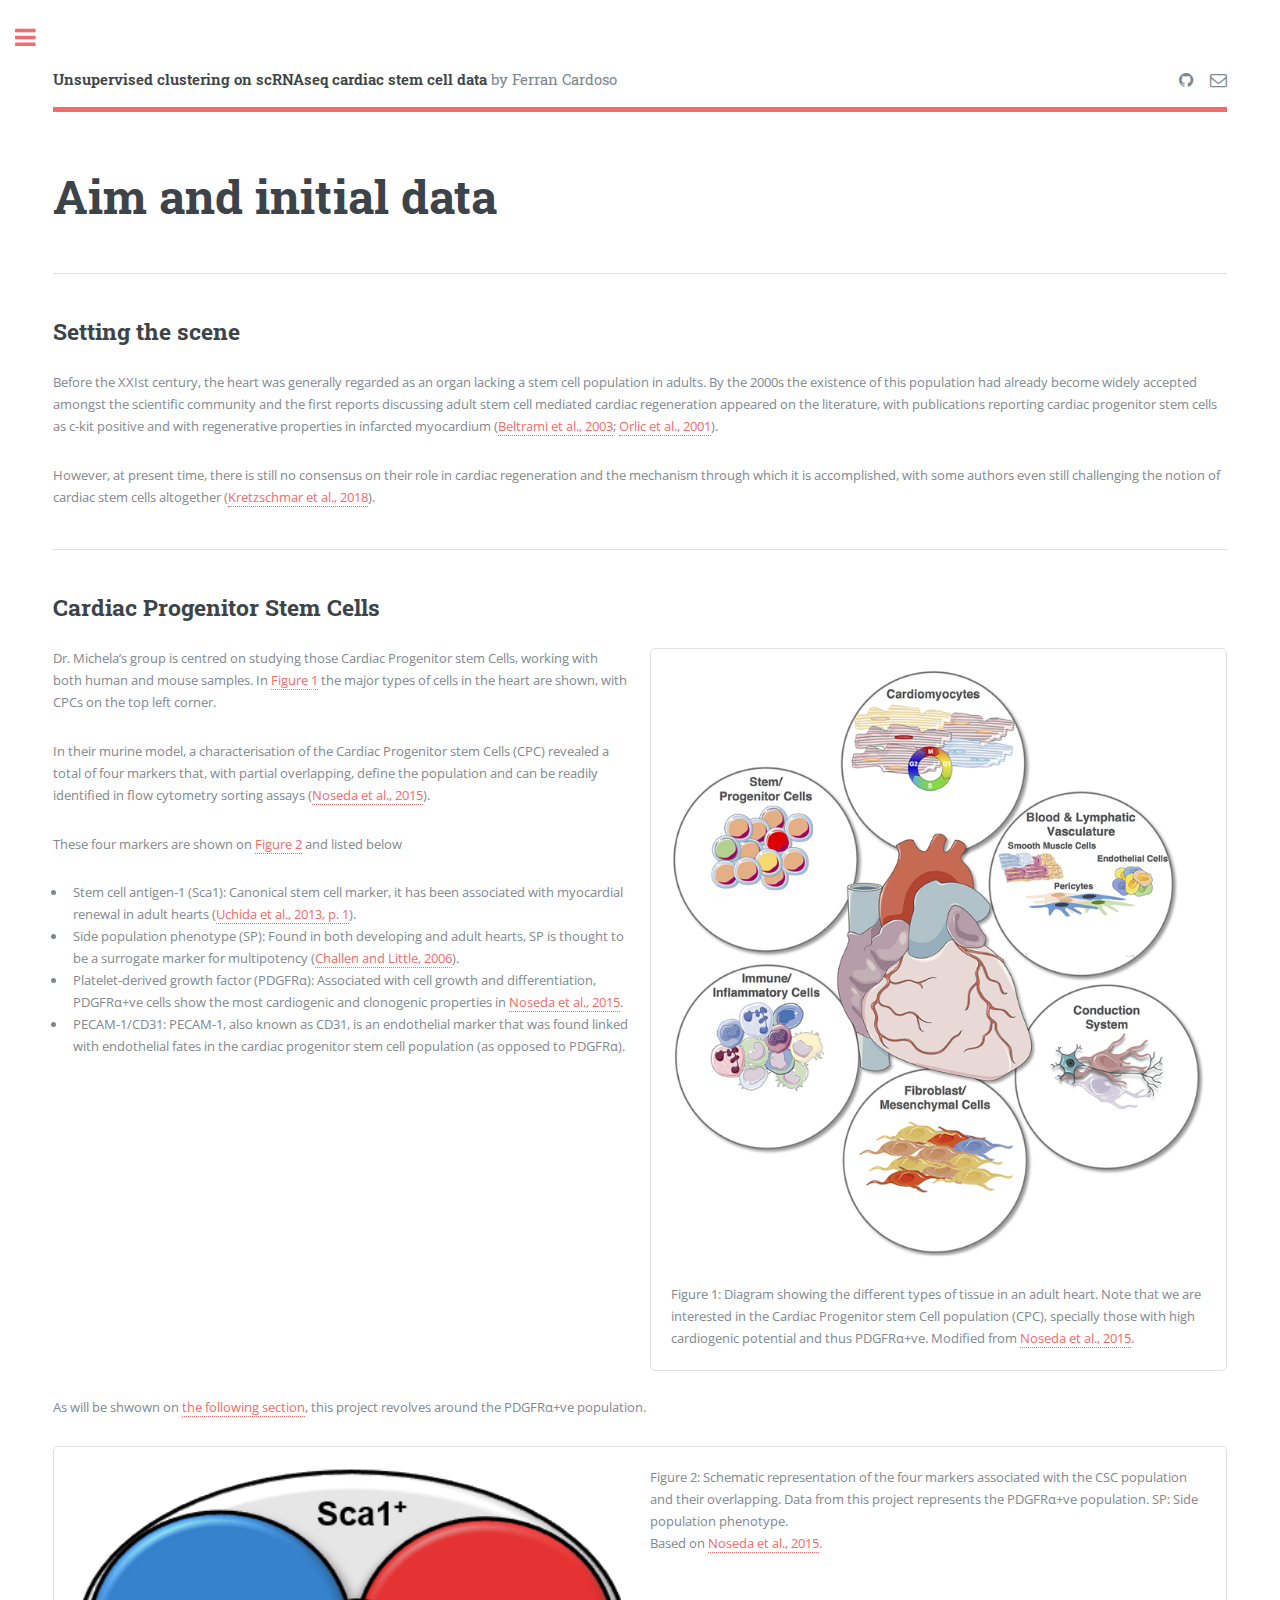
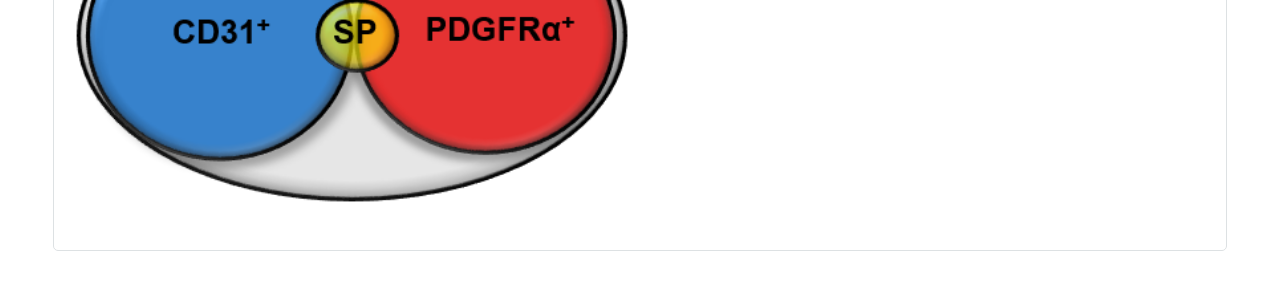
==== aim.html @ 40a41ca9 "Progress so far" ====
<!DOCTYPE HTML>

<html>
	<head>
		<title>MScProject2 - Ferran Cardoso</title>
		<meta charset="utf-8" />
		<meta name="viewport" content="width=device-width, initial-scale=1, user-scalable=no" />
		<link rel="stylesheet" href="assets/css/main.css" />
	</head>
	<body class="is-preload">

		<!-- Wrapper -->
			<div id="wrapper">

				<!-- Main -->
					<div id="main">
						<div class="inner">

							<!-- Header -->
								<header id="header">
									<a href="index.html" class="logo"><strong>Unsupervised clustering on scRNAseq cardiac stem cell data</strong> by Ferran Cardoso</a>
									<ul class="icons">
										<li><a href="https://github.com/FerranC96/MSc-Project_2" class="icon fa-github"><span class="label">Github</span></a></li>
										<li><a href="mailto:ferran.cardoso-rodriguez18@imperial.ac.uk" class="icon fa-envelope-o"><span class="label">Email</span></a></li>
									</ul>
								</header>

							<!-- Content -->
							<section>
									<header class="main">
										<h1>Aim and initial data</h1>
									</header>

									<hr class="major" />

									<h2>Setting the scene</h2>
									<p>Before the XXIst century, the heart was generally regarded as an organ lacking a stem cell population in adults. By the 2000s the existence of this population had already become widely accepted amongst the scientific community and the first reports discussing adult stem cell mediated cardiac regeneration appeared on the literature, with publications reporting cardiac progenitor stem cells as c-kit positive and with regenerative properties in infarcted myocardium (<a href="#">Beltrami et al., 2003</a>; <a href="#">Orlic et al., 2001</a>).</p>
									<p>However, at present time, there is still no consensus on their role in cardiac regeneration and the mechanism through which it is accomplished, with some authors even still challenging the notion of cardiac stem cells altogether (<a href="#">Kretzschmar et al., 2018</a>).</p>

									<hr class="major" />

									<h2>Cardiac Progenitor Stem Cells</h2>
									<div class="row">
											<div class="col-6 col-12-small">
												<p>Dr. Michela’s group is centred on studying those Cardiac Progenitor stem Cells, working with both human and mouse samples. In <a href="#heart_diagram">Figure 1</a> the major types of cells in the heart are shown, with CPCs on the top left corner.</p>
												<p>In their murine model, a characterisation of the Cardiac Progenitor stem Cells (CPC) revealed a total of four markers that, with partial overlapping, define the population and can be readily identified in flow cytometry sorting assays (<a href="#">Noseda et al., 2015</a>).</p>
												<p>These four markers are shown on <a href="#csc_markers">Figure 2</a> and listed below</p>
												<ul> 
														<li>Stem cell antigen-1 (Sca1): Canonical stem cell marker, it has been associated with myocardial renewal in adult hearts (<a href="#">Uchida et al., 2013, p. 1</a>).</li>
														<li>Side population phenotype (SP): Found in both developing and adult hearts, SP is thought to be a surrogate marker for multipotency (<a href="#">Challen and Little, 2006</a>).</li>
														<li>Platelet-derived growth factor (PDGFRα): Associated with cell growth and differentiation, PDGFRα+ve cells show the most cardiogenic and clonogenic properties in <a href="#">Noseda et al., 2015</a>.</li>
														<li>PECAM-1/CD31: PECAM-1, also known as CD31, is an endothelial marker that was found linked with endothelial fates in the cardiac progenitor stem cell population (as opposed to PDGFRα).</li>
												</ul>
											</div>
											<div class="col-6 col-12-small">
												<div class="box">
												<span class="image fit"><img src="images/Heart.png" id="heart_diagram" /></span>
												<p>Figure 1: Diagram showing the different types of tissue in an adult heart. Note that we are interested in the Cardiac Progenitor stem Cell population (CPC), specially those with high cardiogenic potential and thus PDGFRα+ve. Modified from <a href="#">Noseda et al., 2015</a>.</p>
												</div>
											</div></div>
									
									<p>As will be shwown on <a href="aim.html">the following section</a>, this project revolves around the PDGFRα+ve population.</p>
									<div class="box">
									<div class="row">
										<div class="col-6 col-12-small">
											<span class="image fit"><img src="images/CardiacSCpops.png" id="csc_markers" /></span>
										</div>
										<div class="col-6 col-12-small">
											<p>Figure 2: Schematic representation of the four markers associated with the CSC population and their overlapping. Data from this project represents the PDGFRα+ve population. SP: Side population phenotype.<br />Based on <a href="#">Noseda et al., 2015</a>.</p>
										</div>	
									</div>

								</section>

						</div>
					</div>

				<!-- Sidebar -->
					<div id="sidebar">
						<div class="inner">

							<!-- Menu -->
								<nav id="menu">
									<header class="major">
										<h2>Menu</h2>
									</header>
									<ul>
										<li><a href="index.html">Homepage</a></li>
										<li><a href="background.html">Background</a></li>
										<li><a href="aim.html">Aim and Initial Data</a></li>
										<li><a href="#">Analysis: Pipeline</a></li>
										<li>
											<span class="opener">Pre-processing</span>
											<ul>
												<li><a href="#">QC and filtering</a></li>
												<li><a href="#">Normalisation</a></li>
												<li><a href="#">Feugiat Veroeros</a></li>
											</ul>
										</li>
										<li>
											<span class="opener">Visualisation and Clustering</span>
											<ul>
												<li><a href="#">Dimensionality Reduction</a></li>
												<li><a href="#">Unsupervised clustering</a></li>
												<li><a href="#">Tempus Magna</a></li>
												<li><a href="#">Feugiat Veroeros</a></li>
											</ul>
										</li>
										<li><a href="#">Biological Analysis</a></li>
										<li><a href="elements.html">Elements</a></li>
									</ul>
								</nav>

							<!-- Section -->
								<!-- <section>
									<header class="major">
										<h2>Ante interdum</h2>
									</header>
									<div class="mini-posts">
										<article>
											<a href="#" class="image"><img src="images/pic07.jpg" alt="" /></a>
											<p>Aenean ornare velit lacus, ac varius enim lorem ullamcorper dolore aliquam.</p>
										</article>
										<article>
											<a href="#" class="image"><img src="images/pic08.jpg" alt="" /></a>
											<p>Aenean ornare velit lacus, ac varius enim lorem ullamcorper dolore aliquam.</p>
										</article>
										<article>
											<a href="#" class="image"><img src="images/pic09.jpg" alt="" /></a>
											<p>Aenean ornare velit lacus, ac varius enim lorem ullamcorper dolore aliquam.</p>
										</article>
									</div>
									<ul class="actions">
										<li><a href="#" class="button">More</a></li>
									</ul>
								</section> -->

							<!-- Section -->
								<section>
									<header class="major">
										<h2>Get in touch</h2>
									</header>
									<p>Sed varius enim lorem ullamcorper dolore aliquam aenean ornare velit lacus, ac varius enim lorem ullamcorper dolore. Proin sed aliquam facilisis ante interdum. Sed nulla amet lorem feugiat tempus aliquam.</p>
									<ul class="contact">
										<li class="fa-envelope-o"><a href="#">information@untitled.tld</a></li>
										<li class="fa-phone">(000) 000-0000</li>
										<li class="fa-home">1234 Somewhere Road #8254<br />
										Nashville, TN 00000-0000</li>
									</ul>
								</section>

							<!-- Footer -->
								<footer id="footer">
									<p class="copyright">&copy; Ferran Cardoso. Long live FOSS!. <br /> Design: <a href="https://html5up.net">HTML5 UP</a>.</p>
								</footer>

						</div>
					</div>

			</div>

		<!-- Scripts -->
			<script src="assets/js/jquery.min.js"></script>
			<script src="assets/js/browser.min.js"></script>
			<script src="assets/js/breakpoints.min.js"></script>
			<script src="assets/js/util.js"></script>
			<script src="assets/js/main.js"></script>

	</body>
</html>
---- assets/css/main.css ----
@import url(font-awesome.min.css);
@import url("https://fonts.googleapis.com/css?family=Open+Sans:400,600,400italic,600italic|Roboto+Slab:400,700");

/*
	Editorial by HTML5 UP
	html5up.net | @ajlkn
	Free for personal and commercial use under the CCA 3.0 license (html5up.net/license)
*/

html, body, div, span, applet, object,
iframe, h1, h2, h3, h4, h5, h6, p, blockquote,
pre, a, abbr, acronym, address, big, cite,
code, del, dfn, em, img, ins, kbd, q, s, samp,
small, strike, strong, sub, sup, tt, var, b,
u, i, center, dl, dt, dd, ol, ul, li, fieldset,
form, label, legend, table, caption, tbody,
tfoot, thead, tr, th, td, article, aside,
canvas, details, embed, figure, figcaption,
footer, header, hgroup, menu, nav, output, ruby,
section, summary, time, mark, audio, video {
	margin: 0;
	padding: 0;
	border: 0;
	font-size: 100%;
	font: inherit;
	vertical-align: baseline;}

article, aside, details, figcaption, figure,
footer, header, hgroup, menu, nav, section {
	display: block;}

body {
	line-height: 1;
}

ol, ul {
	list-style: none;
}

blockquote, q {
	quotes: none;
}

	blockquote:before, blockquote:after, q:before, q:after {
		content: '';
		content: none;
	}

table {
	border-collapse: collapse;
	border-spacing: 0;
}

body {
	-webkit-text-size-adjust: none;
}

mark {
	background-color: transparent;
	color: inherit;
}

input::-moz-focus-inner {
	border: 0;
	padding: 0;
}

input, select, textarea {
	-moz-appearance: none;
	-webkit-appearance: none;
	-ms-appearance: none;
	appearance: none;
}

/* Basic */

	@-ms-viewport {
		width: device-width;
	}

	body {
		-ms-overflow-style: scrollbar;
	}

	@media screen and (max-width: 480px) {

		html, body {
			min-width: 320px;
		}

	}

	html {
		box-sizing: border-box;
	}

	*, *:before, *:after {
		box-sizing: inherit;
	}

	body {
		background: #ffffff;
	}

		body.is-preload *, body.is-preload *:before, body.is-preload *:after, body.is-resizing *, body.is-resizing *:before, body.is-resizing *:after {
			-moz-animation: none !important;
			-webkit-animation: none !important;
			-ms-animation: none !important;
			animation: none !important;
			-moz-transition: none !important;
			-webkit-transition: none !important;
			-ms-transition: none !important;
			transition: none !important;
		}

/* Type */

	body, input, select, textarea {
		color: #7f888f;
		font-family: "Open Sans", sans-serif;
		font-size: 13pt;
		font-weight: 400;
		line-height: 1.65;
	}

		@media screen and (max-width: 1680px) {

			body, input, select, textarea {
				font-size: 11pt;
			}

		}

		@media screen and (max-width: 1280px) {

			body, input, select, textarea {
				font-size: 10pt;
			}

		}

		@media screen and (max-width: 360px) {

			body, input, select, textarea {
				font-size: 9pt;
			}

		}

	a {
		-moz-transition: color 0.2s ease-in-out, border-bottom-color 0.2s ease-in-out;
		-webkit-transition: color 0.2s ease-in-out, border-bottom-color 0.2s ease-in-out;
		-ms-transition: color 0.2s ease-in-out, border-bottom-color 0.2s ease-in-out;
		transition: color 0.2s ease-in-out, border-bottom-color 0.2s ease-in-out;
		border-bottom: dotted 1px;
		color: #f56a6a;
		text-decoration: none;
	}

		a:hover {
			border-bottom-color: #f56a6a;
			color: #f56a6a !important;
		}

			a:hover strong {
				color: inherit;
			}

	strong, b {
		color: #3d4449;
		font-weight: 600;
	}

	em, i {
		font-style: italic;
	}

	p {
		margin: 0 0 2em 0;
	}

	h1, h2, h3, h4, h5, h6 {
		color: #3d4449;
		font-family: "Roboto Slab", serif;
		font-weight: 700;
		line-height: 1.5;
		margin: 0 0 1em 0;
	}

		h1 a, h2 a, h3 a, h4 a, h5 a, h6 a {
			color: inherit;
			text-decoration: none;
			border-bottom: 0;
		}

	h1 {
		font-size: 4em;
		margin: 0 0 0.5em 0;
		line-height: 1.3;
	}

	h2 {
		font-size: 1.75em;
	}

	h3 {
		font-size: 1.25em;
	}

	h4 {
		font-size: 1.1em;
	}

	h5 {
		font-size: 0.9em;
	}

	h6 {
		font-size: 0.7em;
	}

	@media screen and (max-width: 1680px) {

		h1 {
			font-size: 3.5em;
		}

	}

	@media screen and (max-width: 980px) {

		h1 {
			font-size: 3.25em;
		}

	}

	@media screen and (max-width: 736px) {

		h1 {
			font-size: 2em;
			line-height: 1.4;
		}

		h2 {
			font-size: 1.5em;
		}

	}

	sub {
		font-size: 0.8em;
		position: relative;
		top: 0.5em;
	}

	sup {
		font-size: 0.8em;
		position: relative;
		top: -0.5em;
	}

	blockquote {
		border-left: solid 3px rgba(210, 215, 217, 0.75);
		font-style: italic;
		margin: 0 0 2em 0;
		padding: 0.5em 0 0.5em 2em;
	}

	code {
		background: rgba(230, 235, 237, 0.25);
		border-radius: 0.375em;
		border: solid 1px rgba(210, 215, 217, 0.75);
		font-family: "Courier New", monospace;
		font-size: 0.9em;
		margin: 0 0.25em;
		padding: 0.25em 0.65em;
	}

	pre {
		-webkit-overflow-scrolling: touch;
		font-family: "Courier New", monospace;
		font-size: 0.9em;
		margin: 0 0 2em 0;
	}

		pre code {
			display: block;
			line-height: 1.75;
			padding: 1em 1.5em;
			overflow-x: auto;
		}

	hr {
		border: 0;
		border-bottom: solid 1px rgba(210, 215, 217, 0.75);
		margin: 2em 0;
	}

		hr.major {
			margin: 3em 0;
		}

	.align-left {
		text-align: left;
	}

	.align-center {
		text-align: center;
	}

	.align-right {
		text-align: right;
	}

/* Row */

	.row {
		display: flex;
		flex-wrap: wrap;
		box-sizing: border-box;
		align-items: stretch;
	}

		.row > * {
			box-sizing: border-box;
		}

		.row.gtr-uniform > * > :last-child {
			margin-bottom: 0;
		}

		.row.aln-left {
			justify-content: flex-start;
		}

		.row.aln-center {
			justify-content: center;
		}

		.row.aln-right {
			justify-content: flex-end;
		}

		.row.aln-top {
			align-items: flex-start;
		}

		.row.aln-middle {
			align-items: center;
		}

		.row.aln-bottom {
			align-items: flex-end;
		}

		.row > .imp {
			order: -1;
		}

		.row > .col-1 {
			width: 8.3333333333%;
		}

		.row > .off-1 {
			margin-left: 8.3333333333%;
		}

		.row > .col-2 {
			width: 16.6666666667%;
		}

		.row > .off-2 {
			margin-left: 16.6666666667%;
		}

		.row > .col-3 {
			width: 25%;
		}

		.row > .off-3 {
			margin-left: 25%;
		}

		.row > .col-4 {
			width: 33.3333333333%;
		}

		.row > .off-4 {
			margin-left: 33.3333333333%;
		}

		.row > .col-5 {
			width: 41.6666666667%;
		}

		.row > .off-5 {
			margin-left: 41.6666666667%;
		}

		.row > .col-6 {
			width: 50%;
		}

		.row > .off-6 {
			margin-left: 50%;
		}

		.row > .col-7 {
			width: 58.3333333333%;
		}

		.row > .off-7 {
			margin-left: 58.3333333333%;
		}

		.row > .col-8 {
			width: 66.6666666667%;
		}

		.row > .off-8 {
			margin-left: 66.6666666667%;
		}

		.row > .col-9 {
			width: 75%;
		}

		.row > .off-9 {
			margin-left: 75%;
		}

		.row > .col-10 {
			width: 83.3333333333%;
		}

		.row > .off-10 {
			margin-left: 83.3333333333%;
		}

		.row > .col-11 {
			width: 91.6666666667%;
		}

		.row > .off-11 {
			margin-left: 91.6666666667%;
		}

		.row > .col-12 {
			width: 100%;
		}

		.row > .off-12 {
			margin-left: 100%;
		}

		.row.gtr-0 {
			margin-top: 0;
			margin-left: 0em;
		}

			.row.gtr-0 > * {
				padding: 0 0 0 0em;
			}

			.row.gtr-0.gtr-uniform {
				margin-top: 0em;
			}

				.row.gtr-0.gtr-uniform > * {
					padding-top: 0em;
				}

		.row.gtr-25 {
			margin-top: 0;
			margin-left: -0.375em;
		}

			.row.gtr-25 > * {
				padding: 0 0 0 0.375em;
			}

			.row.gtr-25.gtr-uniform {
				margin-top: -0.375em;
			}

				.row.gtr-25.gtr-uniform > * {
					padding-top: 0.375em;
				}

		.row.gtr-50 {
			margin-top: 0;
			margin-left: -0.75em;
		}

			.row.gtr-50 > * {
				padding: 0 0 0 0.75em;
			}

			.row.gtr-50.gtr-uniform {
				margin-top: -0.75em;
			}

				.row.gtr-50.gtr-uniform > * {
					padding-top: 0.75em;
				}

		.row {
			margin-top: 0;
			margin-left: -1.5em;
		}

			.row > * {
				padding: 0 0 0 1.5em;
			}

			.row.gtr-uniform {
				margin-top: -1.5em;
			}

				.row.gtr-uniform > * {
					padding-top: 1.5em;
				}

		.row.gtr-150 {
			margin-top: 0;
			margin-left: -2.25em;
		}

			.row.gtr-150 > * {
				padding: 0 0 0 2.25em;
			}

			.row.gtr-150.gtr-uniform {
				margin-top: -2.25em;
			}

				.row.gtr-150.gtr-uniform > * {
					padding-top: 2.25em;
				}

		.row.gtr-200 {
			margin-top: 0;
			margin-left: -3em;
		}

			.row.gtr-200 > * {
				padding: 0 0 0 3em;
			}

			.row.gtr-200.gtr-uniform {
				margin-top: -3em;
			}

				.row.gtr-200.gtr-uniform > * {
					padding-top: 3em;
				}

		@media screen and (max-width: 1680px) {

			.row {
				display: flex;
				flex-wrap: wrap;
				box-sizing: border-box;
				align-items: stretch;
			}

				.row > * {
					box-sizing: border-box;
				}

				.row.gtr-uniform > * > :last-child {
					margin-bottom: 0;
				}

				.row.aln-left {
					justify-content: flex-start;
				}

				.row.aln-center {
					justify-content: center;
				}

				.row.aln-right {
					justify-content: flex-end;
				}

				.row.aln-top {
					align-items: flex-start;
				}

				.row.aln-middle {
					align-items: center;
				}

				.row.aln-bottom {
					align-items: flex-end;
				}

				.row > .imp-xlarge {
					order: -1;
				}

				.row > .col-1-xlarge {
					width: 8.3333333333%;
				}

				.row > .off-1-xlarge {
					margin-left: 8.3333333333%;
				}

				.row > .col-2-xlarge {
					width: 16.6666666667%;
				}

				.row > .off-2-xlarge {
					margin-left: 16.6666666667%;
				}

				.row > .col-3-xlarge {
					width: 25%;
				}

				.row > .off-3-xlarge {
					margin-left: 25%;
				}

				.row > .col-4-xlarge {
					width: 33.3333333333%;
				}

				.row > .off-4-xlarge {
					margin-left: 33.3333333333%;
				}

				.row > .col-5-xlarge {
					width: 41.6666666667%;
				}

				.row > .off-5-xlarge {
					margin-left: 41.6666666667%;
				}

				.row > .col-6-xlarge {
					width: 50%;
				}

				.row > .off-6-xlarge {
					margin-left: 50%;
				}

				.row > .col-7-xlarge {
					width: 58.3333333333%;
				}

				.row > .off-7-xlarge {
					margin-left: 58.3333333333%;
				}

				.row > .col-8-xlarge {
					width: 66.6666666667%;
				}

				.row > .off-8-xlarge {
					margin-left: 66.6666666667%;
				}

				.row > .col-9-xlarge {
					width: 75%;
				}

				.row > .off-9-xlarge {
					margin-left: 75%;
				}

				.row > .col-10-xlarge {
					width: 83.3333333333%;
				}

				.row > .off-10-xlarge {
					margin-left: 83.3333333333%;
				}

				.row > .col-11-xlarge {
					width: 91.6666666667%;
				}

				.row > .off-11-xlarge {
					margin-left: 91.6666666667%;
				}

				.row > .col-12-xlarge {
					width: 100%;
				}

				.row > .off-12-xlarge {
					margin-left: 100%;
				}

				.row.gtr-0 {
					margin-top: 0;
					margin-left: 0em;
				}

					.row.gtr-0 > * {
						padding: 0 0 0 0em;
					}

					.row.gtr-0.gtr-uniform {
						margin-top: 0em;
					}

						.row.gtr-0.gtr-uniform > * {
							padding-top: 0em;
						}

				.row.gtr-25 {
					margin-top: 0;
					margin-left: -0.375em;
				}

					.row.gtr-25 > * {
						padding: 0 0 0 0.375em;
					}

					.row.gtr-25.gtr-uniform {
						margin-top: -0.375em;
					}

						.row.gtr-25.gtr-uniform > * {
							padding-top: 0.375em;
						}

				.row.gtr-50 {
					margin-top: 0;
					margin-left: -0.75em;
				}

					.row.gtr-50 > * {
						padding: 0 0 0 0.75em;
					}

					.row.gtr-50.gtr-uniform {
						margin-top: -0.75em;
					}

						.row.gtr-50.gtr-uniform > * {
							padding-top: 0.75em;
						}

				.row {
					margin-top: 0;
					margin-left: -1.5em;
				}

					.row > * {
						padding: 0 0 0 1.5em;
					}

					.row.gtr-uniform {
						margin-top: -1.5em;
					}

						.row.gtr-uniform > * {
							padding-top: 1.5em;
						}

				.row.gtr-150 {
					margin-top: 0;
					margin-left: -2.25em;
				}

					.row.gtr-150 > * {
						padding: 0 0 0 2.25em;
					}

					.row.gtr-150.gtr-uniform {
						margin-top: -2.25em;
					}

						.row.gtr-150.gtr-uniform > * {
							padding-top: 2.25em;
						}

				.row.gtr-200 {
					margin-top: 0;
					margin-left: -3em;
				}

					.row.gtr-200 > * {
						padding: 0 0 0 3em;
					}

					.row.gtr-200.gtr-uniform {
						margin-top: -3em;
					}

						.row.gtr-200.gtr-uniform > * {
							padding-top: 3em;
						}

		}

		@media screen and (max-width: 1280px) {

			.row {
				display: flex;
				flex-wrap: wrap;
				box-sizing: border-box;
				align-items: stretch;
			}

				.row > * {
					box-sizing: border-box;
				}

				.row.gtr-uniform > * > :last-child {
					margin-bottom: 0;
				}

				.row.aln-left {
					justify-content: flex-start;
				}

				.row.aln-center {
					justify-content: center;
				}

				.row.aln-right {
					justify-content: flex-end;
				}

				.row.aln-top {
					align-items: flex-start;
				}

				.row.aln-middle {
					align-items: center;
				}

				.row.aln-bottom {
					align-items: flex-end;
				}

				.row > .imp-large {
					order: -1;
				}

				.row > .col-1-large {
					width: 8.3333333333%;
				}

				.row > .off-1-large {
					margin-left: 8.3333333333%;
				}

				.row > .col-2-large {
					width: 16.6666666667%;
				}

				.row > .off-2-large {
					margin-left: 16.6666666667%;
				}

				.row > .col-3-large {
					width: 25%;
				}

				.row > .off-3-large {
					margin-left: 25%;
				}

				.row > .col-4-large {
					width: 33.3333333333%;
				}

				.row > .off-4-large {
					margin-left: 33.3333333333%;
				}

				.row > .col-5-large {
					width: 41.6666666667%;
				}

				.row > .off-5-large {
					margin-left: 41.6666666667%;
				}

				.row > .col-6-large {
					width: 50%;
				}

				.row > .off-6-large {
					margin-left: 50%;
				}

				.row > .col-7-large {
					width: 58.3333333333%;
				}

				.row > .off-7-large {
					margin-left: 58.3333333333%;
				}

				.row > .col-8-large {
					width: 66.6666666667%;
				}

				.row > .off-8-large {
					margin-left: 66.6666666667%;
				}

				.row > .col-9-large {
					width: 75%;
				}

				.row > .off-9-large {
					margin-left: 75%;
				}

				.row > .col-10-large {
					width: 83.3333333333%;
				}

				.row > .off-10-large {
					margin-left: 83.3333333333%;
				}

				.row > .col-11-large {
					width: 91.6666666667%;
				}

				.row > .off-11-large {
					margin-left: 91.6666666667%;
				}

				.row > .col-12-large {
					width: 100%;
				}

				.row > .off-12-large {
					margin-left: 100%;
				}

				.row.gtr-0 {
					margin-top: 0;
					margin-left: 0em;
				}

					.row.gtr-0 > * {
						padding: 0 0 0 0em;
					}

					.row.gtr-0.gtr-uniform {
						margin-top: 0em;
					}

						.row.gtr-0.gtr-uniform > * {
							padding-top: 0em;
						}

				.row.gtr-25 {
					margin-top: 0;
					margin-left: -0.375em;
				}

					.row.gtr-25 > * {
						padding: 0 0 0 0.375em;
					}

					.row.gtr-25.gtr-uniform {
						margin-top: -0.375em;
					}

						.row.gtr-25.gtr-uniform > * {
							padding-top: 0.375em;
						}

				.row.gtr-50 {
					margin-top: 0;
					margin-left: -0.75em;
				}

					.row.gtr-50 > * {
						padding: 0 0 0 0.75em;
					}

					.row.gtr-50.gtr-uniform {
						margin-top: -0.75em;
					}

						.row.gtr-50.gtr-uniform > * {
							padding-top: 0.75em;
						}

				.row {
					margin-top: 0;
					margin-left: -1.5em;
				}

					.row > * {
						padding: 0 0 0 1.5em;
					}

					.row.gtr-uniform {
						margin-top: -1.5em;
					}

						.row.gtr-uniform > * {
							padding-top: 1.5em;
						}

				.row.gtr-150 {
					margin-top: 0;
					margin-left: -2.25em;
				}

					.row.gtr-150 > * {
						padding: 0 0 0 2.25em;
					}

					.row.gtr-150.gtr-uniform {
						margin-top: -2.25em;
					}

						.row.gtr-150.gtr-uniform > * {
							padding-top: 2.25em;
						}

				.row.gtr-200 {
					margin-top: 0;
					margin-left: -3em;
				}

					.row.gtr-200 > * {
						padding: 0 0 0 3em;
					}

					.row.gtr-200.gtr-uniform {
						margin-top: -3em;
					}

						.row.gtr-200.gtr-uniform > * {
							padding-top: 3em;
						}

		}

		@media screen and (max-width: 980px) {

			.row {
				display: flex;
				flex-wrap: wrap;
				box-sizing: border-box;
				align-items: stretch;
			}

				.row > * {
					box-sizing: border-box;
				}

				.row.gtr-uniform > * > :last-child {
					margin-bottom: 0;
				}

				.row.aln-left {
					justify-content: flex-start;
				}

				.row.aln-center {
					justify-content: center;
				}

				.row.aln-right {
					justify-content: flex-end;
				}

				.row.aln-top {
					align-items: flex-start;
				}

				.row.aln-middle {
					align-items: center;
				}

				.row.aln-bottom {
					align-items: flex-end;
				}

				.row > .imp-medium {
					order: -1;
				}

				.row > .col-1-medium {
					width: 8.3333333333%;
				}

				.row > .off-1-medium {
					margin-left: 8.3333333333%;
				}

				.row > .col-2-medium {
					width: 16.6666666667%;
				}

				.row > .off-2-medium {
					margin-left: 16.6666666667%;
				}

				.row > .col-3-medium {
					width: 25%;
				}

				.row > .off-3-medium {
					margin-left: 25%;
				}

				.row > .col-4-medium {
					width: 33.3333333333%;
				}

				.row > .off-4-medium {
					margin-left: 33.3333333333%;
				}

				.row > .col-5-medium {
					width: 41.6666666667%;
				}

				.row > .off-5-medium {
					margin-left: 41.6666666667%;
				}

				.row > .col-6-medium {
					width: 50%;
				}

				.row > .off-6-medium {
					margin-left: 50%;
				}

				.row > .col-7-medium {
					width: 58.3333333333%;
				}

				.row > .off-7-medium {
					margin-left: 58.3333333333%;
				}

				.row > .col-8-medium {
					width: 66.6666666667%;
				}

				.row > .off-8-medium {
					margin-left: 66.6666666667%;
				}

				.row > .col-9-medium {
					width: 75%;
				}

				.row > .off-9-medium {
					margin-left: 75%;
				}

				.row > .col-10-medium {
					width: 83.3333333333%;
				}

				.row > .off-10-medium {
					margin-left: 83.3333333333%;
				}

				.row > .col-11-medium {
					width: 91.6666666667%;
				}

				.row > .off-11-medium {
					margin-left: 91.6666666667%;
				}

				.row > .col-12-medium {
					width: 100%;
				}

				.row > .off-12-medium {
					margin-left: 100%;
				}

				.row.gtr-0 {
					margin-top: 0;
					margin-left: 0em;
				}

					.row.gtr-0 > * {
						padding: 0 0 0 0em;
					}

					.row.gtr-0.gtr-uniform {
						margin-top: 0em;
					}

						.row.gtr-0.gtr-uniform > * {
							padding-top: 0em;
						}

				.row.gtr-25 {
					margin-top: 0;
					margin-left: -0.375em;
				}

					.row.gtr-25 > * {
						padding: 0 0 0 0.375em;
					}

					.row.gtr-25.gtr-uniform {
						margin-top: -0.375em;
					}

						.row.gtr-25.gtr-uniform > * {
							padding-top: 0.375em;
						}

				.row.gtr-50 {
					margin-top: 0;
					margin-left: -0.75em;
				}

					.row.gtr-50 > * {
						padding: 0 0 0 0.75em;
					}

					.row.gtr-50.gtr-uniform {
						margin-top: -0.75em;
					}

						.row.gtr-50.gtr-uniform > * {
							padding-top: 0.75em;
						}

				.row {
					margin-top: 0;
					margin-left: -1.5em;
				}

					.row > * {
						padding: 0 0 0 1.5em;
					}

					.row.gtr-uniform {
						margin-top: -1.5em;
					}

						.row.gtr-uniform > * {
							padding-top: 1.5em;
						}

				.row.gtr-150 {
					margin-top: 0;
					margin-left: -2.25em;
				}

					.row.gtr-150 > * {
						padding: 0 0 0 2.25em;
					}

					.row.gtr-150.gtr-uniform {
						margin-top: -2.25em;
					}

						.row.gtr-150.gtr-uniform > * {
							padding-top: 2.25em;
						}

				.row.gtr-200 {
					margin-top: 0;
					margin-left: -3em;
				}

					.row.gtr-200 > * {
						padding: 0 0 0 3em;
					}

					.row.gtr-200.gtr-uniform {
						margin-top: -3em;
					}

						.row.gtr-200.gtr-uniform > * {
							padding-top: 3em;
						}

		}

		@media screen and (max-width: 736px) {

			.row {
				display: flex;
				flex-wrap: wrap;
				box-sizing: border-box;
				align-items: stretch;
			}

				.row > * {
					box-sizing: border-box;
				}

				.row.gtr-uniform > * > :last-child {
					margin-bottom: 0;
				}

				.row.aln-left {
					justify-content: flex-start;
				}

				.row.aln-center {
					justify-content: center;
				}

				.row.aln-right {
					justify-content: flex-end;
				}

				.row.aln-top {
					align-items: flex-start;
				}

				.row.aln-middle {
					align-items: center;
				}

				.row.aln-bottom {
					align-items: flex-end;
				}

				.row > .imp-small {
					order: -1;
				}

				.row > .col-1-small {
					width: 8.3333333333%;
				}

				.row > .off-1-small {
					margin-left: 8.3333333333%;
				}

				.row > .col-2-small {
					width: 16.6666666667%;
				}

				.row > .off-2-small {
					margin-left: 16.6666666667%;
				}

				.row > .col-3-small {
					width: 25%;
				}

				.row > .off-3-small {
					margin-left: 25%;
				}

				.row > .col-4-small {
					width: 33.3333333333%;
				}

				.row > .off-4-small {
					margin-left: 33.3333333333%;
				}

				.row > .col-5-small {
					width: 41.6666666667%;
				}

				.row > .off-5-small {
					margin-left: 41.6666666667%;
				}

				.row > .col-6-small {
					width: 50%;
				}

				.row > .off-6-small {
					margin-left: 50%;
				}

				.row > .col-7-small {
					width: 58.3333333333%;
				}

				.row > .off-7-small {
					margin-left: 58.3333333333%;
				}

				.row > .col-8-small {
					width: 66.6666666667%;
				}

				.row > .off-8-small {
					margin-left: 66.6666666667%;
				}

				.row > .col-9-small {
					width: 75%;
				}

				.row > .off-9-small {
					margin-left: 75%;
				}

				.row > .col-10-small {
					width: 83.3333333333%;
				}

				.row > .off-10-small {
					margin-left: 83.3333333333%;
				}

				.row > .col-11-small {
					width: 91.6666666667%;
				}

				.row > .off-11-small {
					margin-left: 91.6666666667%;
				}

				.row > .col-12-small {
					width: 100%;
				}

				.row > .off-12-small {
					margin-left: 100%;
				}

				.row.gtr-0 {
					margin-top: 0;
					margin-left: 0em;
				}

					.row.gtr-0 > * {
						padding: 0 0 0 0em;
					}

					.row.gtr-0.gtr-uniform {
						margin-top: 0em;
					}

						.row.gtr-0.gtr-uniform > * {
							padding-top: 0em;
						}

				.row.gtr-25 {
					margin-top: 0;
					margin-left: -0.375em;
				}

					.row.gtr-25 > * {
						padding: 0 0 0 0.375em;
					}

					.row.gtr-25.gtr-uniform {
						margin-top: -0.375em;
					}

						.row.gtr-25.gtr-uniform > * {
							padding-top: 0.375em;
						}

				.row.gtr-50 {
					margin-top: 0;
					margin-left: -0.75em;
				}

					.row.gtr-50 > * {
						padding: 0 0 0 0.75em;
					}

					.row.gtr-50.gtr-uniform {
						margin-top: -0.75em;
					}

						.row.gtr-50.gtr-uniform > * {
							padding-top: 0.75em;
						}

				.row {
					margin-top: 0;
					margin-left: -1.5em;
				}

					.row > * {
						padding: 0 0 0 1.5em;
					}

					.row.gtr-uniform {
						margin-top: -1.5em;
					}

						.row.gtr-uniform > * {
							padding-top: 1.5em;
						}

				.row.gtr-150 {
					margin-top: 0;
					margin-left: -2.25em;
				}

					.row.gtr-150 > * {
						padding: 0 0 0 2.25em;
					}

					.row.gtr-150.gtr-uniform {
						margin-top: -2.25em;
					}

						.row.gtr-150.gtr-uniform > * {
							padding-top: 2.25em;
						}

				.row.gtr-200 {
					margin-top: 0;
					margin-left: -3em;
				}

					.row.gtr-200 > * {
						padding: 0 0 0 3em;
					}

					.row.gtr-200.gtr-uniform {
						margin-top: -3em;
					}

						.row.gtr-200.gtr-uniform > * {
							padding-top: 3em;
						}

		}

		@media screen and (max-width: 480px) {

			.row {
				display: flex;
				flex-wrap: wrap;
				box-sizing: border-box;
				align-items: stretch;
			}

				.row > * {
					box-sizing: border-box;
				}

				.row.gtr-uniform > * > :last-child {
					margin-bottom: 0;
				}

				.row.aln-left {
					justify-content: flex-start;
				}

				.row.aln-center {
					justify-content: center;
				}

				.row.aln-right {
					justify-content: flex-end;
				}

				.row.aln-top {
					align-items: flex-start;
				}

				.row.aln-middle {
					align-items: center;
				}

				.row.aln-bottom {
					align-items: flex-end;
				}

				.row > .imp-xsmall {
					order: -1;
				}

				.row > .col-1-xsmall {
					width: 8.3333333333%;
				}

				.row > .off-1-xsmall {
					margin-left: 8.3333333333%;
				}

				.row > .col-2-xsmall {
					width: 16.6666666667%;
				}

				.row > .off-2-xsmall {
					margin-left: 16.6666666667%;
				}

				.row > .col-3-xsmall {
					width: 25%;
				}

				.row > .off-3-xsmall {
					margin-left: 25%;
				}

				.row > .col-4-xsmall {
					width: 33.3333333333%;
				}

				.row > .off-4-xsmall {
					margin-left: 33.3333333333%;
				}

				.row > .col-5-xsmall {
					width: 41.6666666667%;
				}

				.row > .off-5-xsmall {
					margin-left: 41.6666666667%;
				}

				.row > .col-6-xsmall {
					width: 50%;
				}

				.row > .off-6-xsmall {
					margin-left: 50%;
				}

				.row > .col-7-xsmall {
					width: 58.3333333333%;
				}

				.row > .off-7-xsmall {
					margin-left: 58.3333333333%;
				}

				.row > .col-8-xsmall {
					width: 66.6666666667%;
				}

				.row > .off-8-xsmall {
					margin-left: 66.6666666667%;
				}

				.row > .col-9-xsmall {
					width: 75%;
				}

				.row > .off-9-xsmall {
					margin-left: 75%;
				}

				.row > .col-10-xsmall {
					width: 83.3333333333%;
				}

				.row > .off-10-xsmall {
					margin-left: 83.3333333333%;
				}

				.row > .col-11-xsmall {
					width: 91.6666666667%;
				}

				.row > .off-11-xsmall {
					margin-left: 91.6666666667%;
				}

				.row > .col-12-xsmall {
					width: 100%;
				}

				.row > .off-12-xsmall {
					margin-left: 100%;
				}

				.row.gtr-0 {
					margin-top: 0;
					margin-left: 0em;
				}

					.row.gtr-0 > * {
						padding: 0 0 0 0em;
					}

					.row.gtr-0.gtr-uniform {
						margin-top: 0em;
					}

						.row.gtr-0.gtr-uniform > * {
							padding-top: 0em;
						}

				.row.gtr-25 {
					margin-top: 0;
					margin-left: -0.375em;
				}

					.row.gtr-25 > * {
						padding: 0 0 0 0.375em;
					}

					.row.gtr-25.gtr-uniform {
						margin-top: -0.375em;
					}

						.row.gtr-25.gtr-uniform > * {
							padding-top: 0.375em;
						}

				.row.gtr-50 {
					margin-top: 0;
					margin-left: -0.75em;
				}

					.row.gtr-50 > * {
						padding: 0 0 0 0.75em;
					}

					.row.gtr-50.gtr-uniform {
						margin-top: -0.75em;
					}

						.row.gtr-50.gtr-uniform > * {
							padding-top: 0.75em;
						}

				.row {
					margin-top: 0;
					margin-left: -1.5em;
				}

					.row > * {
						padding: 0 0 0 1.5em;
					}

					.row.gtr-uniform {
						margin-top: -1.5em;
					}

						.row.gtr-uniform > * {
							padding-top: 1.5em;
						}

				.row.gtr-150 {
					margin-top: 0;
					margin-left: -2.25em;
				}

					.row.gtr-150 > * {
						padding: 0 0 0 2.25em;
					}

					.row.gtr-150.gtr-uniform {
						margin-top: -2.25em;
					}

						.row.gtr-150.gtr-uniform > * {
							padding-top: 2.25em;
						}

				.row.gtr-200 {
					margin-top: 0;
					margin-left: -3em;
				}

					.row.gtr-200 > * {
						padding: 0 0 0 3em;
					}

					.row.gtr-200.gtr-uniform {
						margin-top: -3em;
					}

						.row.gtr-200.gtr-uniform > * {
							padding-top: 3em;
						}

		}

/* Section/Article */

	section.special, article.special {
		text-align: center;
	}

	header p {
		font-family: "Roboto Slab", serif;
		font-size: 1em;
		font-weight: 400;
		letter-spacing: 0.075em;
		margin-top: -0.5em;
		text-transform: uppercase;
	}

	header.major > :last-child {
		border-bottom: solid 3px #f56a6a;
		display: inline-block;
		margin: 0 0 2em 0;
		padding: 0 0.75em 0.5em 0;
	}

	header.main > :last-child {
		margin: 0 0 1em 0;
	}

/* Form */

	form {
		margin: 0 0 2em 0;
	}

	label {
		color: #3d4449;
		display: block;
		font-size: 0.9em;
		font-weight: 600;
		margin: 0 0 1em 0;
	}

	input[type="text"],
	input[type="password"],
	input[type="email"],
	input[type="tel"],
	input[type="search"],
	input[type="url"],
	select,
	textarea {
		-moz-appearance: none;
		-webkit-appearance: none;
		-ms-appearance: none;
		appearance: none;
		background: #ffffff;
		border-radius: 0.375em;
		border: none;
		border: solid 1px rgba(210, 215, 217, 0.75);
		color: inherit;
		display: block;
		outline: 0;
		padding: 0 1em;
		text-decoration: none;
		width: 100%;
	}

		input[type="text"]:invalid,
		input[type="password"]:invalid,
		input[type="email"]:invalid,
		input[type="tel"]:invalid,
		input[type="search"]:invalid,
		input[type="url"]:invalid,
		select:invalid,
		textarea:invalid {
			box-shadow: none;
		}

		input[type="text"]:focus,
		input[type="password"]:focus,
		input[type="email"]:focus,
		input[type="tel"]:focus,
		input[type="search"]:focus,
		input[type="url"]:focus,
		select:focus,
		textarea:focus {
			border-color: #f56a6a;
			box-shadow: 0 0 0 1px #f56a6a;
		}

	select {
		background-image: url("data:image/svg+xml;charset=utf8,%3Csvg xmlns='http://www.w3.org/2000/svg' width='40' height='40' preserveAspectRatio='none' viewBox='0 0 40 40'%3E%3Cpath d='M9.4,12.3l10.4,10.4l10.4-10.4c0.2-0.2,0.5-0.4,0.9-0.4c0.3,0,0.6,0.1,0.9,0.4l3.3,3.3c0.2,0.2,0.4,0.5,0.4,0.9 c0,0.4-0.1,0.6-0.4,0.9L20.7,31.9c-0.2,0.2-0.5,0.4-0.9,0.4c-0.3,0-0.6-0.1-0.9-0.4L4.3,17.3c-0.2-0.2-0.4-0.5-0.4-0.9 c0-0.4,0.1-0.6,0.4-0.9l3.3-3.3c0.2-0.2,0.5-0.4,0.9-0.4S9.1,12.1,9.4,12.3z' fill='rgba(210, 215, 217, 0.75)' /%3E%3C/svg%3E");
		background-size: 1.25em;
		background-repeat: no-repeat;
		background-position: calc(100% - 1em) center;
		height: 2.75em;
		padding-right: 2.75em;
		text-overflow: ellipsis;
	}

		select option {
			color: #3d4449;
			background: #ffffff;
		}

		select:focus::-ms-value {
			background-color: transparent;
		}

		select::-ms-expand {
			display: none;
		}

	input[type="text"],
	input[type="password"],
	input[type="email"],
	input[type="tel"],
	input[type="search"],
	input[type="url"],
	select {
		height: 2.75em;
	}

	textarea {
		padding: 0.75em 1em;
	}

	input[type="checkbox"],
	input[type="radio"] {
		-moz-appearance: none;
		-webkit-appearance: none;
		-ms-appearance: none;
		appearance: none;
		display: block;
		float: left;
		margin-right: -2em;
		opacity: 0;
		width: 1em;
		z-index: -1;
	}

		input[type="checkbox"] + label,
		input[type="radio"] + label {
			text-decoration: none;
			color: #7f888f;
			cursor: pointer;
			display: inline-block;
			font-size: 1em;
			font-weight: 400;
			padding-left: 2.4em;
			padding-right: 0.75em;
			position: relative;
		}

			input[type="checkbox"] + label:before,
			input[type="radio"] + label:before {
				-moz-osx-font-smoothing: grayscale;
				-webkit-font-smoothing: antialiased;
				font-family: FontAwesome;
				font-style: normal;
				font-weight: normal;
				text-transform: none !important;
			}

			input[type="checkbox"] + label:before,
			input[type="radio"] + label:before {
				background: #ffffff;
				border-radius: 0.375em;
				border: solid 1px rgba(210, 215, 217, 0.75);
				content: '';
				display: inline-block;
				height: 1.65em;
				left: 0;
				line-height: 1.58125em;
				position: absolute;
				text-align: center;
				top: 0;
				width: 1.65em;
			}

		input[type="checkbox"]:checked + label:before,
		input[type="radio"]:checked + label:before {
			background: #3d4449;
			border-color: #3d4449;
			color: #ffffff;
			content: '\f00c';
		}

		input[type="checkbox"]:focus + label:before,
		input[type="radio"]:focus + label:before {
			border-color: #f56a6a;
			box-shadow: 0 0 0 1px #f56a6a;
		}

	input[type="checkbox"] + label:before {
		border-radius: 0.375em;
	}

	input[type="radio"] + label:before {
		border-radius: 100%;
	}

	::-webkit-input-placeholder {
		color: #9fa3a6 !important;
		opacity: 1.0;
	}

	:-moz-placeholder {
		color: #9fa3a6 !important;
		opacity: 1.0;
	}

	::-moz-placeholder {
		color: #9fa3a6 !important;
		opacity: 1.0;
	}

	:-ms-input-placeholder {
		color: #9fa3a6 !important;
		opacity: 1.0;
	}

/* Box */

	.box {
		border-radius: 0.375em;
		border: solid 1px rgba(210, 215, 217, 0.75);
		margin-bottom: 2em;
		padding: 1.5em;
	}

		.box > :last-child,
		.box > :last-child > :last-child,
		.box > :last-child > :last-child > :last-child {
			margin-bottom: 0;
		}

		.box.alt {
			border: 0;
			border-radius: 0;
			padding: 0;
		}

/* Icon */

	.icon {
		text-decoration: none;
		border-bottom: none;
		position: relative;
	}

		.icon:before {
			-moz-osx-font-smoothing: grayscale;
			-webkit-font-smoothing: antialiased;
			font-family: FontAwesome;
			font-style: normal;
			font-weight: normal;
			text-transform: none !important;
		}

		.icon > .label {
			display: none;
		}

/* Image */

	.image {
		border-radius: 0.375em;
		border: 0;
		display: inline-block;
		position: relative;
	}

		.image img {
			border-radius: 0.375em;
			display: block;
		}

		.image.left, .image.right {
			max-width: 40%;
		}

			.image.left img, .image.right img {
				width: 100%;
			}

		.image.left {
			float: left;
			padding: 0 1.5em 1em 0;
			top: 0.25em;
		}

		.image.right {
			float: right;
			padding: 0 0 1em 1.5em;
			top: 0.25em;
		}

		.image.fit {
			display: block;
			margin: 0 0 2em 0;
			width: 100%;
		}

			.image.fit img {
				width: 100%;
			}

		.image.main {
			display: block;
			margin: 0 0 3em 0;
			width: 100%;
		}

			.image.main img {
				width: 100%;
			}

	a.image {
		overflow: hidden;
	}

		a.image img {
			-moz-transition: -moz-transform 0.2s ease;
			-webkit-transition: -webkit-transform 0.2s ease;
			-ms-transition: -ms-transform 0.2s ease;
			transition: transform 0.2s ease;
		}

		a.image:hover img {
			-moz-transform: scale(1.075);
			-webkit-transform: scale(1.075);
			-ms-transform: scale(1.075);
			transform: scale(1.075);
		}

/* List */

	ol {
		list-style: decimal;
		margin: 0 0 2em 0;
		padding-left: 1.25em;
	}

		ol li {
			padding-left: 0.25em;
		}

	ul {
		list-style: disc;
		margin: 0 0 2em 0;
		padding-left: 1em;
	}

		ul li {
			padding-left: 0.5em;
		}

		ul.alt {
			list-style: none;
			padding-left: 0;
		}

			ul.alt li {
				border-top: solid 1px rgba(210, 215, 217, 0.75);
				padding: 0.5em 0;
			}

				ul.alt li:first-child {
					border-top: 0;
					padding-top: 0;
				}

	dl {
		margin: 0 0 2em 0;
	}

		dl dt {
			display: block;
			font-weight: 600;
			margin: 0 0 1em 0;
		}

		dl dd {
			margin-left: 2em;
		}

/* Actions */

	ul.actions {
		display: -moz-flex;
		display: -webkit-flex;
		display: -ms-flex;
		display: flex;
		cursor: default;
		list-style: none;
		margin-left: -1em;
		padding-left: 0;
	}

		ul.actions li {
			padding: 0 0 0 1em;
			vertical-align: middle;
		}

		ul.actions.special {
			-moz-justify-content: center;
			-webkit-justify-content: center;
			-ms-justify-content: center;
			justify-content: center;
			width: 100%;
			margin-left: 0;
		}

			ul.actions.special li:first-child {
				padding-left: 0;
			}

		ul.actions.stacked {
			-moz-flex-direction: column;
			-webkit-flex-direction: column;
			-ms-flex-direction: column;
			flex-direction: column;
			margin-left: 0;
		}

			ul.actions.stacked li {
				padding: 1.3em 0 0 0;
			}

				ul.actions.stacked li:first-child {
					padding-top: 0;
				}

		ul.actions.fit {
			width: calc(100% + 1em);
		}

			ul.actions.fit li {
				-moz-flex-grow: 1;
				-webkit-flex-grow: 1;
				-ms-flex-grow: 1;
				flex-grow: 1;
				-moz-flex-shrink: 1;
				-webkit-flex-shrink: 1;
				-ms-flex-shrink: 1;
				flex-shrink: 1;
				width: 100%;
			}

				ul.actions.fit li > * {
					width: 100%;
				}

			ul.actions.fit.stacked {
				width: 100%;
			}

/* Icons */

	ul.icons {
		cursor: default;
		list-style: none;
		padding-left: 0;
	}

		ul.icons li {
			display: inline-block;
			padding: 0 1em 0 0;
		}

			ul.icons li:last-child {
				padding-right: 0;
			}

			ul.icons li .icon {
				color: inherit;
			}

				ul.icons li .icon:before {
					font-size: 1.25em;
				}

/* Contact */

	ul.contact {
		list-style: none;
		padding: 0;
	}

		ul.contact li {
			text-decoration: none;
			border-top: solid 1px rgba(210, 215, 217, 0.75);
			margin: 1.5em 0 0 0;
			padding: 1.5em 0 0 3em;
			position: relative;
		}

			ul.contact li:before {
				-moz-osx-font-smoothing: grayscale;
				-webkit-font-smoothing: antialiased;
				font-family: FontAwesome;
				font-style: normal;
				font-weight: normal;
				text-transform: none !important;
			}

			ul.contact li:before {
				color: #f56a6a;
				display: inline-block;
				font-size: 1.5em;
				height: 1.125em;
				left: 0;
				line-height: 1.125em;
				position: absolute;
				text-align: center;
				top: 1em;
				width: 1.5em;
			}

			ul.contact li:first-child {
				border-top: 0;
				margin-top: 0;
				padding-top: 0;
			}

				ul.contact li:first-child:before {
					top: 0;
				}

			ul.contact li a {
				color: inherit;
			}

/* Pagination */

	ul.pagination {
		cursor: default;
		list-style: none;
		padding-left: 0;
	}

		ul.pagination li {
			display: inline-block;
			padding-left: 0;
			vertical-align: middle;
		}

			ul.pagination li > .page {
				-moz-transition: background-color 0.2s ease-in-out, color 0.2s ease-in-out;
				-webkit-transition: background-color 0.2s ease-in-out, color 0.2s ease-in-out;
				-ms-transition: background-color 0.2s ease-in-out, color 0.2s ease-in-out;
				transition: background-color 0.2s ease-in-out, color 0.2s ease-in-out;
				border-bottom: 0;
				border-radius: 0.375em;
				display: inline-block;
				font-size: 0.8em;
				font-weight: 600;
				height: 2em;
				line-height: 2em;
				margin: 0 0.125em;
				min-width: 2em;
				padding: 0 0.5em;
				text-align: center;
			}

				ul.pagination li > .page.active {
					background-color: #f56a6a;
					color: #ffffff !important;
				}

					ul.pagination li > .page.active:hover {
						background-color: #f67878;
					}

					ul.pagination li > .page.active:active {
						background-color: #f45c5c;
					}

			ul.pagination li:first-child {
				padding-right: 0.75em;
			}

			ul.pagination li:last-child {
				padding-left: 0.75em;
			}

		@media screen and (max-width: 480px) {

			ul.pagination li:nth-child(n+2):nth-last-child(n+2) {
				display: none;
			}

			ul.pagination li:first-child {
				padding-right: 0;
			}

		}

/* Table */

	.table-wrapper {
		-webkit-overflow-scrolling: touch;
		overflow-x: auto;
	}

	table {
		margin: 0 0 2em 0;
		width: 100%;
	}

		table tbody tr {
			border: solid 1px rgba(210, 215, 217, 0.75);
			border-left: 0;
			border-right: 0;
		}

			table tbody tr:nth-child(2n + 1) {
				background-color: rgba(230, 235, 237, 0.25);
			}

		table td {
			padding: 0.75em 0.75em;
		}

		table th {
			color: #3d4449;
			font-size: 0.9em;
			font-weight: 600;
			padding: 0 0.75em 0.75em 0.75em;
			text-align: left;
		}

		table thead {
			border-bottom: solid 2px rgba(210, 215, 217, 0.75);
		}

		table tfoot {
			border-top: solid 2px rgba(210, 215, 217, 0.75);
		}

		table.alt {
			border-collapse: separate;
		}

			table.alt tbody tr td {
				border: solid 1px rgba(210, 215, 217, 0.75);
				border-left-width: 0;
				border-top-width: 0;
			}

				table.alt tbody tr td:first-child {
					border-left-width: 1px;
				}

			table.alt tbody tr:first-child td {
				border-top-width: 1px;
			}

			table.alt thead {
				border-bottom: 0;
			}

			table.alt tfoot {
				border-top: 0;
			}

/* Button */

	input[type="submit"],
	input[type="reset"],
	input[type="button"],
	button,
	.button {
		-moz-appearance: none;
		-webkit-appearance: none;
		-ms-appearance: none;
		appearance: none;
		-moz-transition: background-color 0.2s ease-in-out, color 0.2s ease-in-out;
		-webkit-transition: background-color 0.2s ease-in-out, color 0.2s ease-in-out;
		-ms-transition: background-color 0.2s ease-in-out, color 0.2s ease-in-out;
		transition: background-color 0.2s ease-in-out, color 0.2s ease-in-out;
		background-color: transparent;
		border-radius: 0.375em;
		border: 0;
		box-shadow: inset 0 0 0 2px #f56a6a;
		color: #f56a6a !important;
		cursor: pointer;
		display: inline-block;
		font-family: "Roboto Slab", serif;
		font-size: 0.8em;
		font-weight: 700;
		height: 3.5em;
		letter-spacing: 0.075em;
		line-height: 3.5em;
		padding: 0 2.25em;
		text-align: center;
		text-decoration: none;
		text-transform: uppercase;
		white-space: nowrap;
	}

		input[type="submit"]:hover,
		input[type="reset"]:hover,
		input[type="button"]:hover,
		button:hover,
		.button:hover {
			background-color: rgba(245, 106, 106, 0.05);
		}

		input[type="submit"]:active,
		input[type="reset"]:active,
		input[type="button"]:active,
		button:active,
		.button:active {
			background-color: rgba(245, 106, 106, 0.15);
		}

		input[type="submit"].icon:before,
		input[type="reset"].icon:before,
		input[type="button"].icon:before,
		button.icon:before,
		.button.icon:before {
			margin-right: 0.5em;
		}

		input[type="submit"].fit,
		input[type="reset"].fit,
		input[type="button"].fit,
		button.fit,
		.button.fit {
			width: 100%;
		}

		input[type="submit"].small,
		input[type="reset"].small,
		input[type="button"].small,
		button.small,
		.button.small {
			font-size: 0.6em;
		}

		input[type="submit"].large,
		input[type="reset"].large,
		input[type="button"].large,
		button.large,
		.button.large {
			font-size: 1em;
			height: 3.65em;
			line-height: 3.65em;
		}

		input[type="submit"].primary,
		input[type="reset"].primary,
		input[type="button"].primary,
		button.primary,
		.button.primary {
			background-color: #f56a6a;
			box-shadow: none;
			color: #ffffff !important;
		}

			input[type="submit"].primary:hover,
			input[type="reset"].primary:hover,
			input[type="button"].primary:hover,
			button.primary:hover,
			.button.primary:hover {
				background-color: #f67878;
			}

			input[type="submit"].primary:active,
			input[type="reset"].primary:active,
			input[type="button"].primary:active,
			button.primary:active,
			.button.primary:active {
				background-color: #f45c5c;
			}

		input[type="submit"].disabled, input[type="submit"]:disabled,
		input[type="reset"].disabled,
		input[type="reset"]:disabled,
		input[type="button"].disabled,
		input[type="button"]:disabled,
		button.disabled,
		button:disabled,
		.button.disabled,
		.button:disabled {
			pointer-events: none;
			opacity: 0.25;
		}

/* Mini Posts */

	.mini-posts article {
		border-top: solid 1px rgba(210, 215, 217, 0.75);
		margin-top: 2em;
		padding-top: 2em;
	}

		.mini-posts article .image {
			display: block;
			margin: 0 0 1.5em 0;
		}

			.mini-posts article .image img {
				display: block;
				width: 100%;
			}

		.mini-posts article:first-child {
			border-top: 0;
			margin-top: 0;
			padding-top: 0;
		}

/* Features */

	.features {
		display: -moz-flex;
		display: -webkit-flex;
		display: -ms-flex;
		display: flex;
		-moz-flex-wrap: wrap;
		-webkit-flex-wrap: wrap;
		-ms-flex-wrap: wrap;
		flex-wrap: wrap;
		margin: 0 0 2em -3em;
		width: calc(100% + 3em);
	}

		.features article {
			-moz-align-items: center;
			-webkit-align-items: center;
			-ms-align-items: center;
			align-items: center;
			display: -moz-flex;
			display: -webkit-flex;
			display: -ms-flex;
			display: flex;
			margin: 0 0 3em 3em;
			position: relative;
			width: calc(50% - 3em);
		}

			.features article:nth-child(2n - 1) {
				margin-right: 1.5em;
			}

			.features article:nth-child(2n) {
				margin-left: 1.5em;
			}

			.features article:nth-last-child(1), .features article:nth-last-child(2) {
				margin-bottom: 0;
			}

			.features article .icon {
				-moz-flex-grow: 0;
				-webkit-flex-grow: 0;
				-ms-flex-grow: 0;
				flex-grow: 0;
				-moz-flex-shrink: 0;
				-webkit-flex-shrink: 0;
				-ms-flex-shrink: 0;
				flex-shrink: 0;
				display: block;
				height: 10em;
				line-height: 10em;
				margin: 0 2em 0 0;
				text-align: center;
				width: 10em;
			}

				.features article .icon:before {
					color: #f56a6a;
					font-size: 2.75rem;
					position: relative;
					top: 0.05em;
				}

				.features article .icon:after {
					-moz-transform: rotate(45deg);
					-webkit-transform: rotate(45deg);
					-ms-transform: rotate(45deg);
					transform: rotate(45deg);
					border-radius: 0.25rem;
					border: solid 2px rgba(210, 215, 217, 0.75);
					content: '';
					display: block;
					height: 7em;
					left: 50%;
					margin: -3.5em 0 0 -3.5em;
					position: absolute;
					top: 50%;
					width: 7em;
				}

			.features article .content {
				-moz-flex-grow: 1;
				-webkit-flex-grow: 1;
				-ms-flex-grow: 1;
				flex-grow: 1;
				-moz-flex-shrink: 1;
				-webkit-flex-shrink: 1;
				-ms-flex-shrink: 1;
				flex-shrink: 1;
				width: 100%;
			}

				.features article .content > :last-child {
					margin-bottom: 0;
				}

		@media screen and (max-width: 980px) {

			.features {
				margin: 0 0 2em 0;
				width: 100%;
			}

				.features article {
					margin: 0 0 3em 0;
					width: 100%;
				}

					.features article:nth-child(2n - 1) {
						margin-right: 0;
					}

					.features article:nth-child(2n) {
						margin-left: 0;
					}

					.features article:nth-last-child(1), .features article:nth-last-child(2) {
						margin-bottom: 3em;
					}

					.features article:last-child {
						margin-bottom: 0;
					}

					.features article .icon {
						height: 8em;
						line-height: 8em;
						width: 8em;
					}

						.features article .icon:before {
							font-size: 2.25rem;
						}

						.features article .icon:after {
							height: 6em;
							margin: -3em 0 0 -3em;
							width: 6em;
						}

		}

		@media screen and (max-width: 480px) {

			.features article {
				-moz-flex-direction: column;
				-webkit-flex-direction: column;
				-ms-flex-direction: column;
				flex-direction: column;
				-moz-align-items: -moz-flex-start;
				-webkit-align-items: -webkit-flex-start;
				-ms-align-items: -ms-flex-start;
				align-items: flex-start;
			}

				.features article .icon {
					height: 6em;
					line-height: 6em;
					margin: 0 0 1.5em 0;
					width: 6em;
				}

					.features article .icon:before {
						font-size: 1.5rem;
					}

					.features article .icon:after {
						height: 4em;
						margin: -2em 0 0 -2em;
						width: 4em;
					}

		}

		@media screen and (max-width: 480px) {

			.features article .icon:before {
				font-size: 1.25rem;
			}

		}

/* Posts */

	.posts {
		display: -moz-flex;
		display: -webkit-flex;
		display: -ms-flex;
		display: flex;
		-moz-flex-wrap: wrap;
		-webkit-flex-wrap: wrap;
		-ms-flex-wrap: wrap;
		flex-wrap: wrap;
		margin: 0 0 2em -6em;
		width: calc(100% + 6em);
	}

		.posts article {
			-moz-flex-grow: 0;
			-webkit-flex-grow: 0;
			-ms-flex-grow: 0;
			flex-grow: 0;
			-moz-flex-shrink: 1;
			-webkit-flex-shrink: 1;
			-ms-flex-shrink: 1;
			flex-shrink: 1;
			margin: 0 0 6em 6em;
			position: relative;
			width: calc(33.3333333333% - 6em);
		}

			.posts article:before {
				background: rgba(210, 215, 217, 0.75);
				content: '';
				display: block;
				height: calc(100% + 6em);
				left: -3em;
				position: absolute;
				top: 0;
				width: 1px;
			}

			.posts article:after {
				background: rgba(210, 215, 217, 0.75);
				bottom: -3em;
				content: '';
				display: block;
				height: 1px;
				position: absolute;
				right: 0;
				width: calc(100% + 6em);
			}

			.posts article > :last-child {
				margin-bottom: 0;
			}

			.posts article .image {
				display: block;
				margin: 0 0 2em 0;
			}

				.posts article .image img {
					display: block;
					width: 100%;
				}

		@media screen and (min-width: 1681px) {

			.posts article:nth-child(3n + 1):before {
				display: none;
			}

			.posts article:nth-child(3n + 1):after {
				width: 100%;
			}

			.posts article:nth-last-child(1), .posts article:nth-last-child(2), .posts article:nth-last-child(3) {
				margin-bottom: 0;
			}

				.posts article:nth-last-child(1):before, .posts article:nth-last-child(2):before, .posts article:nth-last-child(3):before {
					height: 100%;
				}

				.posts article:nth-last-child(1):after, .posts article:nth-last-child(2):after, .posts article:nth-last-child(3):after {
					display: none;
				}

		}

		@media screen and (max-width: 1680px) {

			.posts article {
				width: calc(50% - 6em);
			}

				.posts article:nth-last-child(3) {
					margin-bottom: 6em;
				}

		}

		@media screen and (min-width: 481px) and (max-width: 1680px) {

			.posts article:nth-child(2n + 1):before {
				display: none;
			}

			.posts article:nth-child(2n + 1):after {
				width: 100%;
			}

			.posts article:nth-last-child(1), .posts article:nth-last-child(2) {
				margin-bottom: 0;
			}

				.posts article:nth-last-child(1):before, .posts article:nth-last-child(2):before {
					height: 100%;
				}

				.posts article:nth-last-child(1):after, .posts article:nth-last-child(2):after {
					display: none;
				}

		}

		@media screen and (max-width: 736px) {

			.posts {
				margin: 0 0 2em -4.5em;
				width: calc(100% + 4.5em);
			}

				.posts article {
					margin: 0 0 4.5em 4.5em;
					width: calc(50% - 4.5em);
				}

					.posts article:before {
						height: calc(100% + 4.5em);
						left: -2.25em;
					}

					.posts article:after {
						bottom: -2.25em;
						width: calc(100% + 4.5em);
					}

					.posts article:nth-last-child(3) {
						margin-bottom: 4.5em;
					}

		}

		@media screen and (max-width: 480px) {

			.posts {
				margin: 0 0 2em 0;
				width: 100%;
			}

				.posts article {
					margin: 0 0 4.5em 0;
					width: 100%;
				}

					.posts article:before {
						display: none;
					}

					.posts article:after {
						width: 100%;
					}

					.posts article:last-child {
						margin-bottom: 0;
					}

						.posts article:last-child:after {
							display: none;
						}

		}

/* Wrapper */

	#wrapper {
		display: -moz-flex;
		display: -webkit-flex;
		display: -ms-flex;
		display: flex;
		-moz-flex-direction: row-reverse;
		-webkit-flex-direction: row-reverse;
		-ms-flex-direction: row-reverse;
		flex-direction: row-reverse;
		min-height: 100vh;
	}

/* Main */

	#main {
		-moz-flex-grow: 1;
		-webkit-flex-grow: 1;
		-ms-flex-grow: 1;
		flex-grow: 1;
		-moz-flex-shrink: 1;
		-webkit-flex-shrink: 1;
		-ms-flex-shrink: 1;
		flex-shrink: 1;
		width: 100%;
	}

		#main > .inner {
			padding: 0 6em 0.1em 6em ;
			margin: 0 auto;
			max-width: 110em;
		}

			#main > .inner > section {
				padding: 6em 0 4em 0 ;
				border-top: solid 2px rgba(210, 215, 217, 0.75);
			}

				#main > .inner > section:first-of-type {
					border-top: 0 !important;
				}

		@media screen and (max-width: 1680px) {

			#main > .inner {
				padding: 0 5em 0.1em 5em ;
			}

				#main > .inner > section {
					padding: 5em 0 3em 0 ;
				}

		}

		@media screen and (max-width: 1280px) {

			#main > .inner {
				padding: 0 4em 0.1em 4em ;
			}

				#main > .inner > section {
					padding: 4em 0 2em 0 ;
				}

		}

		@media screen and (max-width: 736px) {

			#main > .inner {
				padding: 0 2em 0.1em 2em ;
			}

				#main > .inner > section {
					padding: 3em 0 1em 0 ;
				}

		}

/* Sidebar */

	#search form {
		text-decoration: none;
		position: relative;
	}

		#search form:before {
			-moz-osx-font-smoothing: grayscale;
			-webkit-font-smoothing: antialiased;
			font-family: FontAwesome;
			font-style: normal;
			font-weight: normal;
			text-transform: none !important;
		}

		#search form:before {
			-moz-transform: scaleX(-1);
			-webkit-transform: scaleX(-1);
			-ms-transform: scaleX(-1);
			transform: scaleX(-1);
			color: #7f888f;
			content: '\f002';
			cursor: default;
			display: block;
			font-size: 1.5em;
			height: 2em;
			line-height: 2em;
			opacity: 0.325;
			position: absolute;
			right: 0;
			text-align: center;
			top: 0;
			width: 2em;
		}

		#search form input[type="text"] {
			padding-right: 2.75em;
		}

	#sidebar {
		-moz-flex-grow: 0;
		-webkit-flex-grow: 0;
		-ms-flex-grow: 0;
		flex-grow: 0;
		-moz-flex-shrink: 0;
		-webkit-flex-shrink: 0;
		-ms-flex-shrink: 0;
		flex-shrink: 0;
		-moz-transition: margin-left 0.5s ease, box-shadow 0.5s ease;
		-webkit-transition: margin-left 0.5s ease, box-shadow 0.5s ease;
		-ms-transition: margin-left 0.5s ease, box-shadow 0.5s ease;
		transition: margin-left 0.5s ease, box-shadow 0.5s ease;
		background-color: #f5f6f7;
		font-size: 0.9em;
		position: relative;
		width: 26em;
	}

		#sidebar h2 {
			font-size: 1.3888888889em;
		}

		#sidebar > .inner {
			padding: 2.2222222222em 2.2222222222em 2.4444444444em 2.2222222222em ;
			position: relative;
			width: 26em;
		}

			#sidebar > .inner > * {
				border-bottom: solid 2px rgba(210, 215, 217, 0.75);
				margin: 0 0 3.5em 0;
				padding: 0 0 3.5em 0;
			}

				#sidebar > .inner > * > :last-child {
					margin-bottom: 0;
				}

				#sidebar > .inner > *:last-child {
					border-bottom: 0;
					margin-bottom: 0;
					padding-bottom: 0;
				}

			#sidebar > .inner > .alt {
				background-color: #eff1f2;
				border-bottom: 0;
				margin: -2.2222222222em 0 4.4444444444em -2.2222222222em;
				padding: 2.2222222222em;
				width: calc(100% + 4.4444444444em);
			}

		#sidebar .toggle {
			text-decoration: none;
			-moz-transition: left 0.5s ease;
			-webkit-transition: left 0.5s ease;
			-ms-transition: left 0.5s ease;
			transition: left 0.5s ease;
			-webkit-tap-highlight-color: rgba(255, 255, 255, 0);
			border: 0;
			display: block;
			height: 7.5em;
			left: 26em;
			line-height: 7.5em;
			outline: 0;
			overflow: hidden;
			position: absolute;
			text-align: center;
			text-indent: 7.5em;
			top: 0;
			width: 6em;
			z-index: 10000;
		}

			#sidebar .toggle:before {
				-moz-osx-font-smoothing: grayscale;
				-webkit-font-smoothing: antialiased;
				font-family: FontAwesome;
				font-style: normal;
				font-weight: normal;
				text-transform: none !important;
			}

			#sidebar .toggle:before {
				content: '\f0c9';
				font-size: 2rem;
				height: inherit;
				left: 0;
				line-height: inherit;
				position: absolute;
				text-indent: 0;
				top: 0;
				width: inherit;
			}

		#sidebar.inactive {
			margin-left: -26em;
		}

		@media screen and (max-width: 1680px) {

			#sidebar {
				width: 24em;
			}

				#sidebar > .inner {
					padding: 1.6666666667em 1.6666666667em 1.3333333333em 1.6666666667em ;
					width: 24em;
				}

					#sidebar > .inner > .alt {
						margin: -1.6666666667em 0 3.3333333333em -1.6666666667em;
						padding: 1.6666666667em;
						width: calc(100% + 3.3333333333em);
					}

				#sidebar .toggle {
					height: 6.25em;
					left: 24em;
					line-height: 6.25em;
					text-indent: 5em;
					width: 5em;
				}

					#sidebar .toggle:before {
						font-size: 1.5rem;
					}

				#sidebar.inactive {
					margin-left: -24em;
				}

		}

		@media screen and (max-width: 1280px) {

			#sidebar {
				box-shadow: 0 0 5em 0 rgba(0, 0, 0, 0.175);
				height: 100%;
				left: 0;
				position: fixed;
				top: 0;
				z-index: 10000;
			}

				#sidebar.inactive {
					box-shadow: none;
				}

				#sidebar > .inner {
					-webkit-overflow-scrolling: touch;
					height: 100%;
					left: 0;
					overflow-x: hidden;
					overflow-y: auto;
					position: absolute;
					top: 0;
				}

					#sidebar > .inner:after {
						content: '';
						display: block;
						height: 4em;
						width: 100%;
					}

				#sidebar .toggle {
					text-indent: 6em;
					width: 6em;
				}

					#sidebar .toggle:before {
						font-size: 1.5rem;
						margin-left: -0.4375em;
					}

				body.is-preload #sidebar {
					display: none;
				}

		}

		@media screen and (max-width: 736px) {

			#sidebar .toggle {
				text-indent: 7.25em;
				width: 7.25em;
			}

				#sidebar .toggle:before {
					color: #7f888f;
					margin-left: -0.0625em;
					margin-top: -0.25em;
					font-size: 1.1rem;
					z-index: 1;
				}

				#sidebar .toggle:after {
					background: rgba(222, 225, 226, 0.75);
					border-radius: 0.375em;
					content: '';
					height: 3.5em;
					left: 1em;
					position: absolute;
					top: 1em;
					width: 5em;
				}

		}

/* Header */

	#header {
		display: -moz-flex;
		display: -webkit-flex;
		display: -ms-flex;
		display: flex;
		border-bottom: solid 5px #f56a6a;
		padding: 6em 0 1em 0;
		position: relative;
	}

		#header > * {
			-moz-flex: 1;
			-webkit-flex: 1;
			-ms-flex: 1;
			flex: 1;
			margin-bottom: 0;
		}

		#header .logo {
			border-bottom: 0;
			color: inherit;
			font-family: "Roboto Slab", serif;
			font-size: 1.125em;
		}

		#header .icons {
			text-align: right;
		}

		@media screen and (max-width: 1680px) {

			#header {
				padding-top: 5em;
			}

		}

		@media screen and (max-width: 736px) {

			#header {
				padding-top: 6.5em;
			}

				#header .logo {
					font-size: 1.25em;
					margin: 0;
				}

				#header .icons {
					height: 5em;
					line-height: 5em;
					position: absolute;
					right: -0.5em;
					top: 0;
				}

		}

/* Banner */

	#banner {
		padding: 6em 0 4em 0 ;
		display: -moz-flex;
		display: -webkit-flex;
		display: -ms-flex;
		display: flex;
	}

		#banner h1 {
			margin-top: -0.125em;
		}

		#banner .content {
			-moz-flex-grow: 1;
			-webkit-flex-grow: 1;
			-ms-flex-grow: 1;
			flex-grow: 1;
			-moz-flex-shrink: 1;
			-webkit-flex-shrink: 1;
			-ms-flex-shrink: 1;
			flex-shrink: 1;
			width: 50%;
		}

		#banner .image {
			-moz-flex-grow: 0;
			-webkit-flex-grow: 0;
			-ms-flex-grow: 0;
			flex-grow: 0;
			-moz-flex-shrink: 0;
			-webkit-flex-shrink: 0;
			-ms-flex-shrink: 0;
			flex-shrink: 0;
			display: block;
			margin: 0 0 2em 4em;
			width: 50%;
		}

			#banner .image img {
				height: 100%;
				-moz-object-fit: cover;
				-webkit-object-fit: cover;
				-ms-object-fit: cover;
				object-fit: cover;
				-moz-object-position: center;
				-webkit-object-position: center;
				-ms-object-position: center;
				object-position: center;
				width: 100%;
			}

		@media screen and (orientation: portrait) {

			#banner {
				-moz-flex-direction: column-reverse;
				-webkit-flex-direction: column-reverse;
				-ms-flex-direction: column-reverse;
				flex-direction: column-reverse;
			}

				#banner h1 br {
					display: none;
				}

				#banner .content {
					-moz-flex-grow: 0;
					-webkit-flex-grow: 0;
					-ms-flex-grow: 0;
					flex-grow: 0;
					-moz-flex-shrink: 0;
					-webkit-flex-shrink: 0;
					-ms-flex-shrink: 0;
					flex-shrink: 0;
					width: 100%;
				}

				#banner .image {
					-moz-flex-grow: 0;
					-webkit-flex-grow: 0;
					-ms-flex-grow: 0;
					flex-grow: 0;
					-moz-flex-shrink: 0;
					-webkit-flex-shrink: 0;
					-ms-flex-shrink: 0;
					flex-shrink: 0;
					margin: 0 0 4em 0;
					height: 25em;
					max-height: 50vh;
					min-height: 18em;
					width: 100%;
				}

		}

		@media screen and (orientation: portrait) and (max-width: 480px) {

			#banner .image {
				max-height: 35vh;
			}

		}

/* Footer */

	#footer .copyright {
		color: #9fa3a6;
		font-size: 0.9em;
	}

		#footer .copyright a {
			color: inherit;
		}

/* Menu */

	#menu ul {
		-moz-user-select: none;
		-webkit-user-select: none;
		-ms-user-select: none;
		user-select: none;
		color: #3d4449;
		font-family: "Roboto Slab", serif;
		font-family: 400;
		letter-spacing: 0.075em;
		list-style: none;
		margin-bottom: 0;
		padding: 0;
		text-transform: uppercase;
	}

		#menu ul a, #menu ul span {
			border-bottom: 0;
			color: inherit;
			cursor: pointer;
			display: block;
			font-size: 0.9em;
			padding: 0.625em 0;
		}

			#menu ul a:hover, #menu ul span:hover {
				color: #f56a6a;
			}

			#menu ul a.opener, #menu ul span.opener {
				-moz-transition: color 0.2s ease-in-out;
				-webkit-transition: color 0.2s ease-in-out;
				-ms-transition: color 0.2s ease-in-out;
				transition: color 0.2s ease-in-out;
				text-decoration: none;
				-webkit-tap-highlight-color: rgba(255, 255, 255, 0);
				position: relative;
			}

				#menu ul a.opener:before, #menu ul span.opener:before {
					-moz-osx-font-smoothing: grayscale;
					-webkit-font-smoothing: antialiased;
					font-family: FontAwesome;
					font-style: normal;
					font-weight: normal;
					text-transform: none !important;
				}

				#menu ul a.opener:before, #menu ul span.opener:before {
					-moz-transition: color 0.2s ease-in-out, -moz-transform 0.2s ease-in-out;
					-webkit-transition: color 0.2s ease-in-out, -webkit-transform 0.2s ease-in-out;
					-ms-transition: color 0.2s ease-in-out, -ms-transform 0.2s ease-in-out;
					transition: color 0.2s ease-in-out, transform 0.2s ease-in-out;
					color: #9fa3a6;
					content: '\f078';
					position: absolute;
					right: 0;
				}

				#menu ul a.opener:hover:before, #menu ul span.opener:hover:before {
					color: #f56a6a;
				}

				#menu ul a.opener.active + ul, #menu ul span.opener.active + ul {
					display: block;
				}

				#menu ul a.opener.active:before, #menu ul span.opener.active:before {
					-moz-transform: rotate(-180deg);
					-webkit-transform: rotate(-180deg);
					-ms-transform: rotate(-180deg);
					transform: rotate(-180deg);
				}

	#menu > ul > li {
		border-top: solid 1px rgba(210, 215, 217, 0.75);
		margin: 0.5em 0 0 0;
		padding: 0.5em 0 0 0;
	}

		#menu > ul > li > ul {
			color: #9fa3a6;
			display: none;
			margin: 0.5em 0 1.5em 0;
			padding-left: 1em;
		}

			#menu > ul > li > ul a, #menu > ul > li > ul span {
				font-size: 0.8em;
			}

			#menu > ul > li > ul > li {
				margin: 0.125em 0 0 0;
				padding: 0.125em 0 0 0;
			}

		#menu > ul > li:first-child {
			border-top: 0;
			margin-top: 0;
			padding-top: 0;
		}
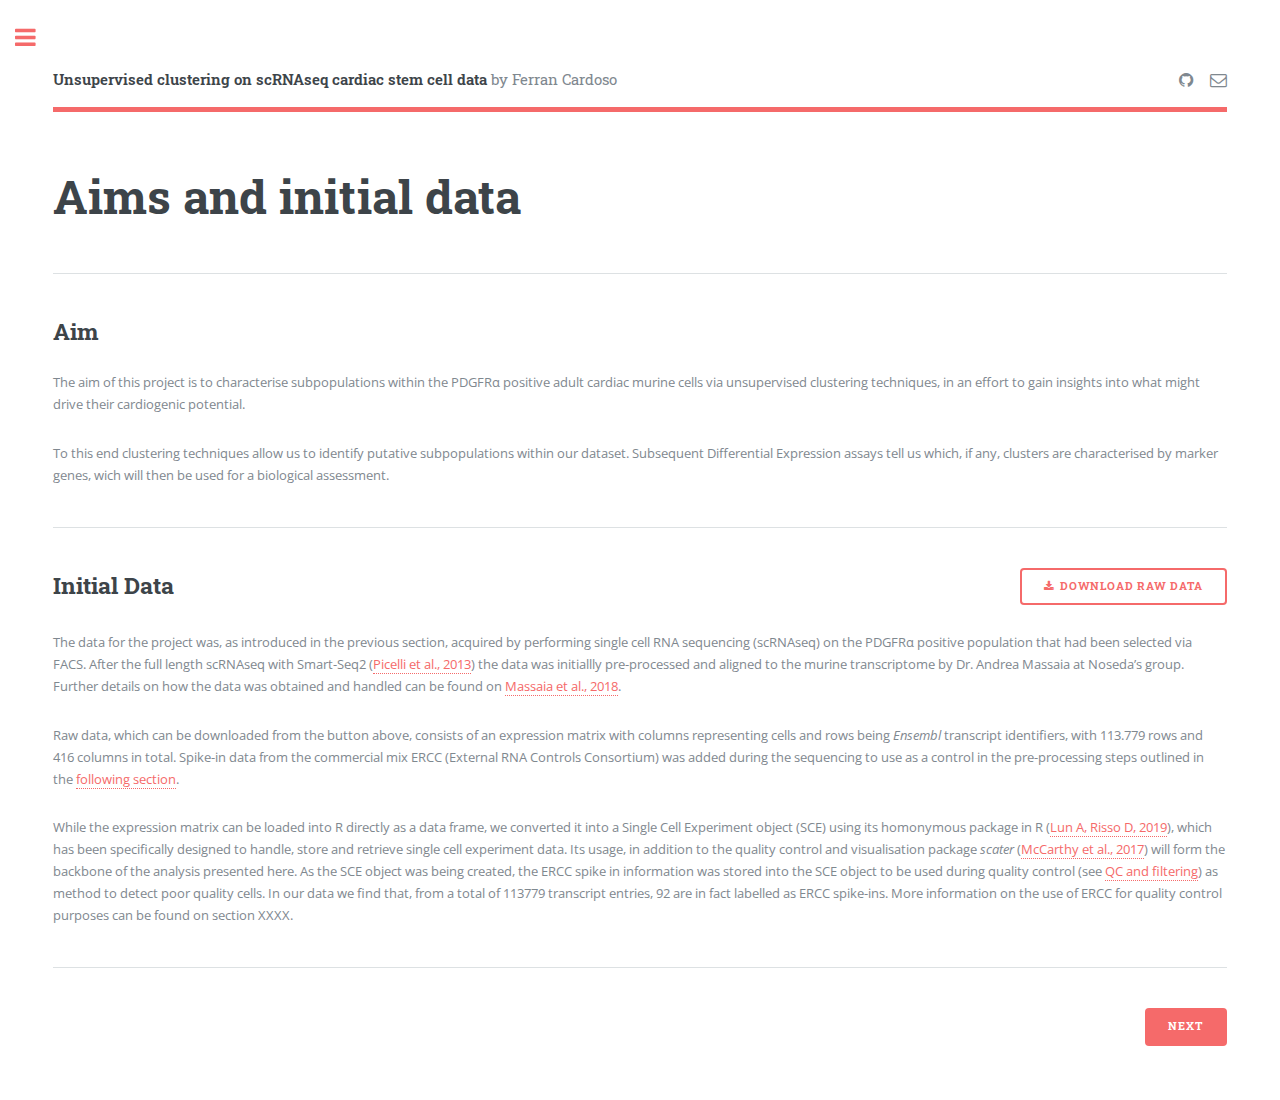
==== commit 78ba4241: "Up to analysis" ====
--- a/aim.html
+++ b/aim.html
@@ -28,47 +28,32 @@
 							<!-- Content -->
 							<section>
 									<header class="main">
-										<h1>Aim and initial data</h1>
+										<h1>Aims and initial data</h1>
 									</header>
 
 									<hr class="major" />
 
-									<h2>Setting the scene</h2>
-									<p>Before the XXIst century, the heart was generally regarded as an organ lacking a stem cell population in adults. By the 2000s the existence of this population had already become widely accepted amongst the scientific community and the first reports discussing adult stem cell mediated cardiac regeneration appeared on the literature, with publications reporting cardiac progenitor stem cells as c-kit positive and with regenerative properties in infarcted myocardium (<a href="#">Beltrami et al., 2003</a>; <a href="#">Orlic et al., 2001</a>).</p>
-									<p>However, at present time, there is still no consensus on their role in cardiac regeneration and the mechanism through which it is accomplished, with some authors even still challenging the notion of cardiac stem cells altogether (<a href="#">Kretzschmar et al., 2018</a>).</p>
+									<h2>Aim</h2>
+									<p>The aim of this project is to characterise subpopulations within the PDGFRα positive adult cardiac murine cells via unsupervised clustering techniques, in an effort to gain insights into what might drive their cardiogenic potential.</p>
+									<p>To this end clustering techniques allow us to identify putative subpopulations within our dataset. Subsequent Differential Expression assays tell us which, if any, clusters are characterised by marker genes, wich will then be used for a biological assessment.</p>
 
 									<hr class="major" />
-
-									<h2>Cardiac Progenitor Stem Cells</h2>
-									<div class="row">
-											<div class="col-6 col-12-small">
-												<p>Dr. Michela’s group is centred on studying those Cardiac Progenitor stem Cells, working with both human and mouse samples. In <a href="#heart_diagram">Figure 1</a> the major types of cells in the heart are shown, with CPCs on the top left corner.</p>
-												<p>In their murine model, a characterisation of the Cardiac Progenitor stem Cells (CPC) revealed a total of four markers that, with partial overlapping, define the population and can be readily identified in flow cytometry sorting assays (<a href="#">Noseda et al., 2015</a>).</p>
-												<p>These four markers are shown on <a href="#csc_markers">Figure 2</a> and listed below</p>
-												<ul> 
-														<li>Stem cell antigen-1 (Sca1): Canonical stem cell marker, it has been associated with myocardial renewal in adult hearts (<a href="#">Uchida et al., 2013, p. 1</a>).</li>
-														<li>Side population phenotype (SP): Found in both developing and adult hearts, SP is thought to be a surrogate marker for multipotency (<a href="#">Challen and Little, 2006</a>).</li>
-														<li>Platelet-derived growth factor (PDGFRα): Associated with cell growth and differentiation, PDGFRα+ve cells show the most cardiogenic and clonogenic properties in <a href="#">Noseda et al., 2015</a>.</li>
-														<li>PECAM-1/CD31: PECAM-1, also known as CD31, is an endothelial marker that was found linked with endothelial fates in the cardiac progenitor stem cell population (as opposed to PDGFRα).</li>
-												</ul>
-											</div>
-											<div class="col-6 col-12-small">
-												<div class="box">
-												<span class="image fit"><img src="images/Heart.png" id="heart_diagram" /></span>
-												<p>Figure 1: Diagram showing the different types of tissue in an adult heart. Note that we are interested in the Cardiac Progenitor stem Cell population (CPC), specially those with high cardiogenic potential and thus PDGFRα+ve. Modified from <a href="#">Noseda et al., 2015</a>.</p>
-												</div>
-											</div></div>
-									
-									<p>As will be shwown on <a href="aim.html">the following section</a>, this project revolves around the PDGFRα+ve population.</p>
-									<div class="box">
 									<div class="row">
 										<div class="col-6 col-12-small">
-											<span class="image fit"><img src="images/CardiacSCpops.png" id="csc_markers" /></span>
+											
+											<h2>Initial Data</h2>
+											
 										</div>
 										<div class="col-6 col-12-small">
-											<p>Figure 2: Schematic representation of the four markers associated with the CSC population and their overlapping. Data from this project represents the PDGFRα+ve population. SP: Side population phenotype.<br />Based on <a href="#">Noseda et al., 2015</a>.</p>
-										</div>	
+											<p align="right"><a href="#" class="button icon fa-download">Download raw data</a></p>
+											</div>
 									</div>
+									<p>The data for the project was, as introduced in the previous section, acquired by performing single cell RNA sequencing (scRNAseq) on the PDGFRα positive population that had been selected via FACS. After the full length scRNAseq with Smart-Seq2 (<a href="#">Picelli et al., 2013</a>) the data was initiallly pre-processed and aligned to the murine transcriptome by Dr. Andrea Massaia at Noseda’s group. Further details on how the data was obtained and handled can be found on <a href="#">Massaia et al., 2018</a>.</p>
+									<p>Raw data, which can be downloaded from the button above, consists of an expression matrix with columns representing cells and rows being <em>Ensembl</em> transcript identifiers, with 113.779 rows and 416 columns in total. Spike-in data from the commercial mix ERCC (External RNA Controls Consortium) was added during the sequencing to use as a control in the pre-processing steps outlined in the <a href="intro.html">following section</a>. </p>
+									<p>While the expression matrix can be loaded into R directly as a data frame, we converted it into a Single Cell Experiment object (SCE) using its homonymous package in R (<a href="#">Lun A, Risso D, 2019</a>), which has been specifically designed to handle, store and retrieve single cell experiment data. Its usage, in addition to the quality control and visualisation  package <em>scater</em> (<a href="#">McCarthy et al., 2017</a>) will form the backbone of the analysis presented here.
+										As the SCE object was being created, the ERCC spike in information was stored into the SCE object to be used during quality control (see <a href="pre-process.html#qc">QC and filtering</a>) as method to detect poor quality cells. In our data we find that, from a total of 113779 transcript entries, 92 are in fact labelled as ERCC spike-ins. More information on the use of ERCC for quality control purposes can be found on section XXXX.</p>
+									<hr class="major" />
+									<p align="right"><a href="intro.html" class="button primary">Next</a></p>
 
 								</section>
 
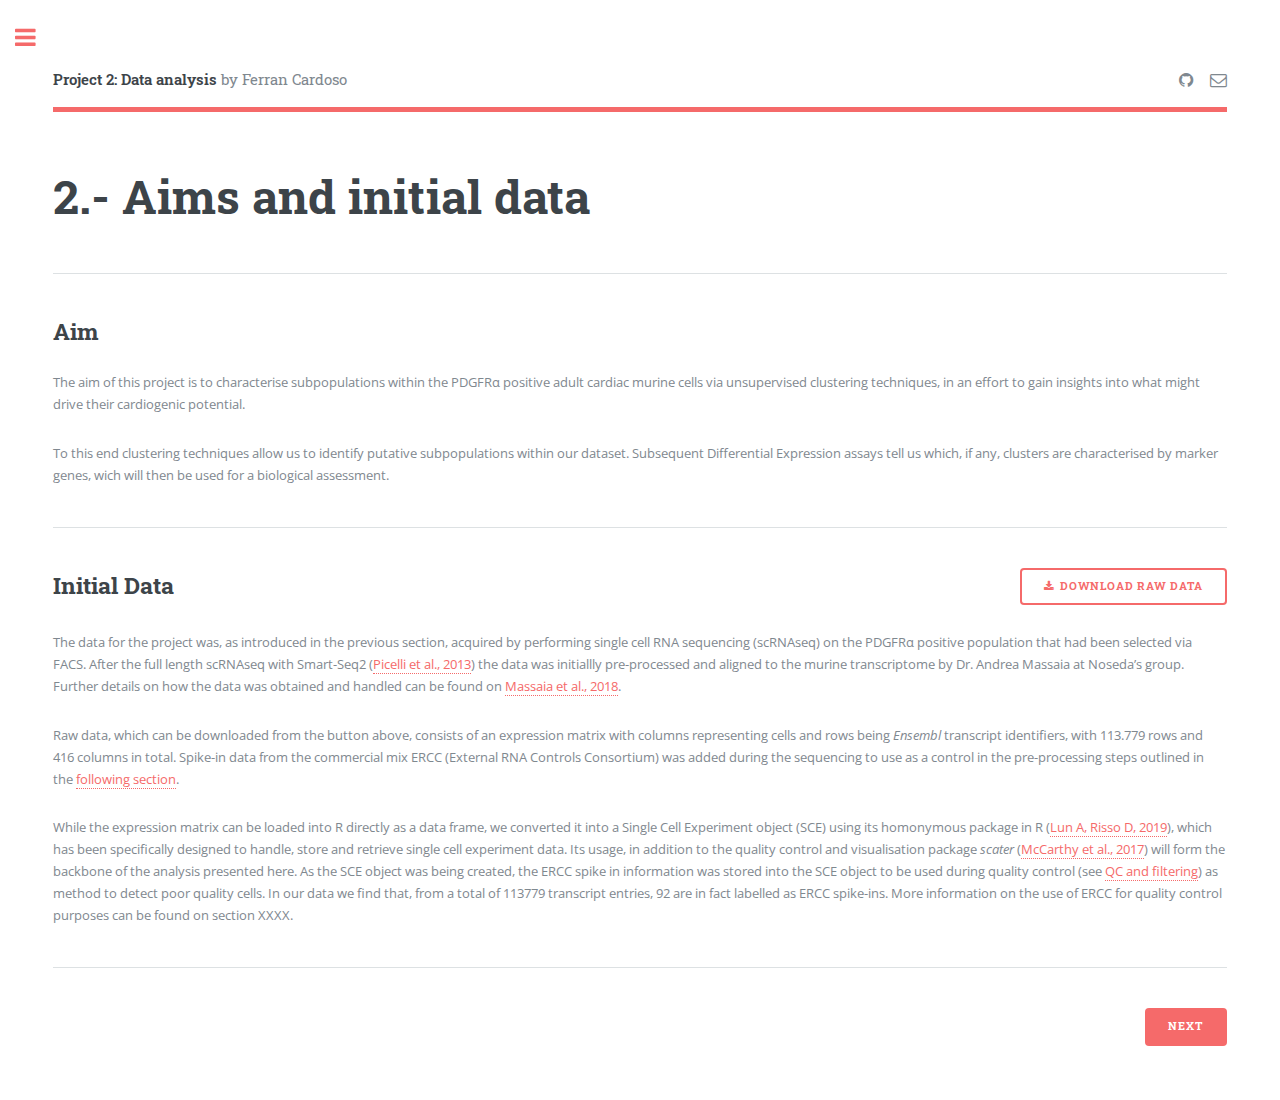
==== commit 8ee8cecd: "uptocliustering" ====
--- a/aim.html
+++ b/aim.html
@@ -2,7 +2,7 @@
 
 <html>
 	<head>
-		<title>MScProject2 - Ferran Cardoso</title>
+		<title>Unsupervised clustering on scRNAseq cardiac stem cell data</title>
 		<meta charset="utf-8" />
 		<meta name="viewport" content="width=device-width, initial-scale=1, user-scalable=no" />
 		<link rel="stylesheet" href="assets/css/main.css" />
@@ -17,18 +17,18 @@
 						<div class="inner">
 
 							<!-- Header -->
-								<header id="header">
-									<a href="index.html" class="logo"><strong>Unsupervised clustering on scRNAseq cardiac stem cell data</strong> by Ferran Cardoso</a>
-									<ul class="icons">
-										<li><a href="https://github.com/FerranC96/MSc-Project_2" class="icon fa-github"><span class="label">Github</span></a></li>
-										<li><a href="mailto:ferran.cardoso-rodriguez18@imperial.ac.uk" class="icon fa-envelope-o"><span class="label">Email</span></a></li>
-									</ul>
-								</header>
+							<header id="header">
+								<a href="index.html" class="logo"><strong>Project 2: Data analysis</strong> by Ferran Cardoso</a>
+								<ul class="icons">
+									<li><a href="https://github.com/FerranC96/MSc-Project_2" class="icon fa-github"><span class="label">Github</span></a></li>
+									<li><a href="mailto:ferran.cardoso-rodriguez18@imperial.ac.uk" class="icon fa-envelope-o"><span class="label">Email</span></a></li>
+								</ul>
+							</header>
 
 							<!-- Content -->
 							<section>
 									<header class="main">
-										<h1>Aims and initial data</h1>
+										<h1>2.- Aims and initial data</h1>
 									</header>
 
 									<hr class="major" />
@@ -45,7 +45,7 @@
 											
 										</div>
 										<div class="col-6 col-12-small">
-											<p align="right"><a href="#" class="button icon fa-download">Download raw data</a></p>
+											<p align="right"><a href="data/pdgfra_reads.7z" class="button icon fa-download">Download raw data</a></p>
 											</div>
 									</div>
 									<p>The data for the project was, as introduced in the previous section, acquired by performing single cell RNA sequencing (scRNAseq) on the PDGFRα positive population that had been selected via FACS. After the full length scRNAseq with Smart-Seq2 (<a href="#">Picelli et al., 2013</a>) the data was initiallly pre-processed and aligned to the murine transcriptome by Dr. Andrea Massaia at Noseda’s group. Further details on how the data was obtained and handled can be found on <a href="#">Massaia et al., 2018</a>.</p>
@@ -65,33 +65,39 @@
 						<div class="inner">
 
 							<!-- Menu -->
-								<nav id="menu">
+							<nav id="menu">
 									<header class="major">
 										<h2>Menu</h2>
 									</header>
 									<ul>
-										<li><a href="index.html">Homepage</a></li>
-										<li><a href="background.html">Background</a></li>
-										<li><a href="aim.html">Aim and Initial Data</a></li>
-										<li><a href="#">Analysis: Pipeline</a></li>
+										<li><a href="index.html">Abstract</a></li>
+										<li><a href="background.html">1.- Background</a></li>
+										<li><a href="aim.html">2.- Aims and Initial Data</a></li>
+										<li><a href="intro.html">3.- Introduction and pipeline</a></li>
 										<li>
-											<span class="opener">Pre-processing</span>
+											<span class="opener">4.- Pre-processing</span>
 											<ul>
-												<li><a href="#">QC and filtering</a></li>
-												<li><a href="#">Normalisation</a></li>
-												<li><a href="#">Feugiat Veroeros</a></li>
+												<li><a href="pre-process.html">4.1- QC and filtering</a></li>
+												<li><a href="pre-process.html#norm">4.2- Normalisation</a></li>
 											</ul>
 										</li>
 										<li>
-											<span class="opener">Visualisation and Clustering</span>
+											<span class="opener">5.- Visualisation and Clustering</span>
 											<ul>
-												<li><a href="#">Dimensionality Reduction</a></li>
-												<li><a href="#">Unsupervised clustering</a></li>
-												<li><a href="#">Tempus Magna</a></li>
-												<li><a href="#">Feugiat Veroeros</a></li>
+												<li><a href="analysis.html">5.1- Dimensionality Reduction</a></li>
+												<li><a href="analysis.html#clust">5.2- Unsupervised clustering</a></li>
+												<li><a href="analysis.html#bio">5.3- Biological analysis</a></li>
 											</ul>
 										</li>
-										<li><a href="#">Biological Analysis</a></li>
+										<li>
+											<span class="opener">6.-Discussion</span>
+											<ul>
+												<li><a href="discussion.html">6.1- Discussion</a></li>
+												<li><a href="discussion.html#conclussion">6.2- Conclusions</a></li>
+												<li><a href="discussion.html#future">6.3- Future work</a></li>
+											</ul>
+										</li>
+										<li><a href="refs.html">7.-References</a></li>
 										<li><a href="elements.html">Elements</a></li>
 									</ul>
 								</nav>
@@ -121,23 +127,18 @@
 								</section> -->
 
 							<!-- Section -->
-								<section>
-									<header class="major">
-										<h2>Get in touch</h2>
-									</header>
-									<p>Sed varius enim lorem ullamcorper dolore aliquam aenean ornare velit lacus, ac varius enim lorem ullamcorper dolore. Proin sed aliquam facilisis ante interdum. Sed nulla amet lorem feugiat tempus aliquam.</p>
-									<ul class="contact">
-										<li class="fa-envelope-o"><a href="#">information@untitled.tld</a></li>
-										<li class="fa-phone">(000) 000-0000</li>
-										<li class="fa-home">1234 Somewhere Road #8254<br />
-										Nashville, TN 00000-0000</li>
-									</ul>
-								</section>
+							<section>
+								<header class="major">
+									<h2>Acknowledgements</h2>
+								</header>
+								<p>I would like to thank Prof. Mauricio Barahona and Dr. Michela Noseda for their supervision and guidance throughout the project.<br />Special thanks as well to Andrea Massaia, PhD, for all his support and scientific insights that made this project possible. </p>
+	
+							</section>
 
-							<!-- Footer -->
-								<footer id="footer">
-									<p class="copyright">&copy; Ferran Cardoso. Long live FOSS!. <br /> Design: <a href="https://html5up.net">HTML5 UP</a>.</p>
-								</footer>
+						<!-- Footer -->
+							<footer id="footer">
+								<p class="copyright">&copy; Ferran Cardoso.<br />Project 2: Data Analysis. <br />MSc in Bioinformatics and Theoretical Systems Biology.<br />Imperial College London. <br /> Design: <a href="https://html5up.net">HTML5 UP</a>.</p>
+							</footer>
 
 						</div>
 					</div>
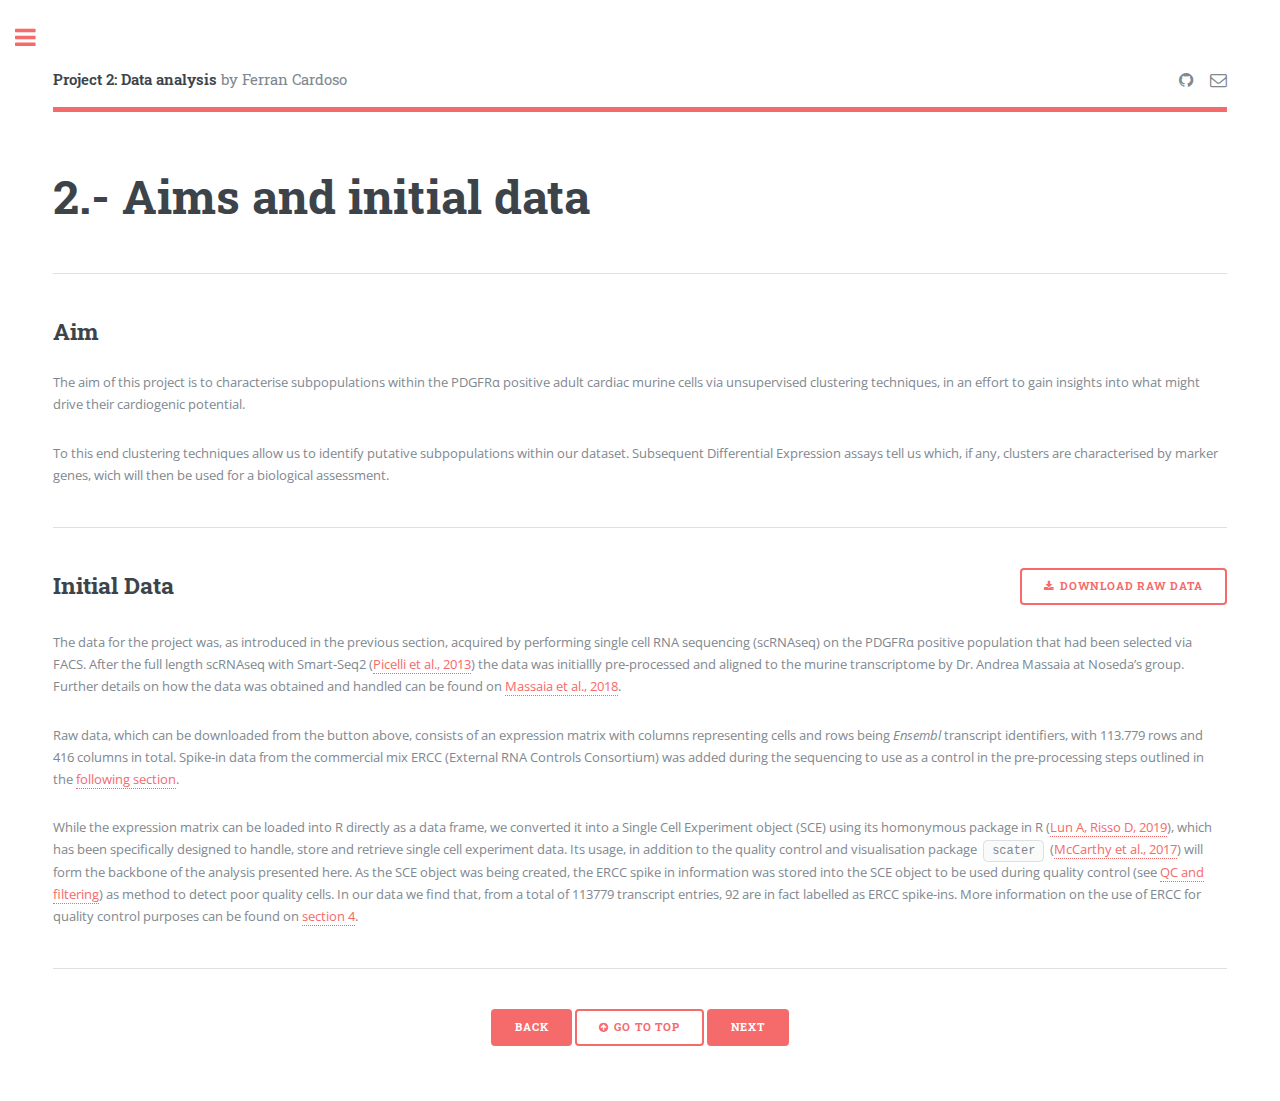
==== commit c33d7e2c: "Added modal, enlarge on hold, and refs template" ====
--- a/aim.html
+++ b/aim.html
@@ -50,10 +50,10 @@
 									</div>
 									<p>The data for the project was, as introduced in the previous section, acquired by performing single cell RNA sequencing (scRNAseq) on the PDGFRα positive population that had been selected via FACS. After the full length scRNAseq with Smart-Seq2 (<a href="#">Picelli et al., 2013</a>) the data was initiallly pre-processed and aligned to the murine transcriptome by Dr. Andrea Massaia at Noseda’s group. Further details on how the data was obtained and handled can be found on <a href="#">Massaia et al., 2018</a>.</p>
 									<p>Raw data, which can be downloaded from the button above, consists of an expression matrix with columns representing cells and rows being <em>Ensembl</em> transcript identifiers, with 113.779 rows and 416 columns in total. Spike-in data from the commercial mix ERCC (External RNA Controls Consortium) was added during the sequencing to use as a control in the pre-processing steps outlined in the <a href="intro.html">following section</a>. </p>
-									<p>While the expression matrix can be loaded into R directly as a data frame, we converted it into a Single Cell Experiment object (SCE) using its homonymous package in R (<a href="#">Lun A, Risso D, 2019</a>), which has been specifically designed to handle, store and retrieve single cell experiment data. Its usage, in addition to the quality control and visualisation  package <em>scater</em> (<a href="#">McCarthy et al., 2017</a>) will form the backbone of the analysis presented here.
-										As the SCE object was being created, the ERCC spike in information was stored into the SCE object to be used during quality control (see <a href="pre-process.html#qc">QC and filtering</a>) as method to detect poor quality cells. In our data we find that, from a total of 113779 transcript entries, 92 are in fact labelled as ERCC spike-ins. More information on the use of ERCC for quality control purposes can be found on section XXXX.</p>
+									<p>While the expression matrix can be loaded into R directly as a data frame, we converted it into a Single Cell Experiment object (SCE) using its homonymous package in R (<a href="#">Lun A, Risso D, 2019</a>), which has been specifically designed to handle, store and retrieve single cell experiment data. Its usage, in addition to the quality control and visualisation  package <code>scater</code> (<a href="#">McCarthy et al., 2017</a>) will form the backbone of the analysis presented here.
+										As the SCE object was being created, the ERCC spike in information was stored into the SCE object to be used during quality control (see <a href="pre-process.html#qc">QC and filtering</a>) as method to detect poor quality cells. In our data we find that, from a total of 113779 transcript entries, 92 are in fact labelled as ERCC spike-ins. More information on the use of ERCC for quality control purposes can be found on <a href="pre-process.html">section 4</a>.</p>
 									<hr class="major" />
-									<p align="right"><a href="intro.html" class="button primary">Next</a></p>
+									<p align="center"><a href="background.html" class="button primary">Back</a> <a href="#" class="button icon fa-arrow-circle-up">Go to top</a> <a href="intro.html" class="button primary">Next</a></p>
 
 								</section>
 
@@ -67,10 +67,11 @@
 							<!-- Menu -->
 							<nav id="menu">
 									<header class="major">
-										<h2>Menu</h2>
+										<h2>Outline</h2>
 									</header>
 									<ul>
-										<li><a href="index.html">Abstract</a></li>
+										<li><a href="index.html"><i class="fa fa-home" aria-hidden="true"></i>
+											Home</a></li>
 										<li><a href="background.html">1.- Background</a></li>
 										<li><a href="aim.html">2.- Aims and Initial Data</a></li>
 										<li><a href="intro.html">3.- Introduction and pipeline</a></li>
@@ -98,7 +99,7 @@
 											</ul>
 										</li>
 										<li><a href="refs.html">7.-References</a></li>
-										<li><a href="elements.html">Elements</a></li>
+										<li><a href="supplementary.html">Supplementary Material</a></li>
 									</ul>
 								</nav>
 
@@ -127,18 +128,18 @@
 								</section> -->
 
 							<!-- Section -->
-							<section>
-								<header class="major">
-									<h2>Acknowledgements</h2>
-								</header>
-								<p>I would like to thank Prof. Mauricio Barahona and Dr. Michela Noseda for their supervision and guidance throughout the project.<br />Special thanks as well to Andrea Massaia, PhD, for all his support and scientific insights that made this project possible. </p>
-	
-							</section>
+								<section>
+									<header class="major">
+										<h2>Acknowledgements</h2>
+									</header>
+									<p>I would like to thank Prof. Mauricio Barahona and Dr. Michela Noseda for their supervision and guidance throughout the project.<br />Special thanks as well to Andrea Massaia, PhD, for all his support and scientific insights that made this project possible. </p>
+		
+								</section>
 
-						<!-- Footer -->
-							<footer id="footer">
-								<p class="copyright">&copy; Ferran Cardoso.<br />Project 2: Data Analysis. <br />MSc in Bioinformatics and Theoretical Systems Biology.<br />Imperial College London. <br /> Design: <a href="https://html5up.net">HTML5 UP</a>.</p>
-							</footer>
+							<!-- Footer -->
+								<footer id="footer">
+									<p class="copyright">&copy; Ferran Cardoso | CID: 01602345<br />Project 2: Data Analysis. <br />MSc in Bioinformatics and Theoretical Systems Biology. Imperial College London. <br /> Design: <a href="https://html5up.net">HTML5 UP</a>.</p>
+								</footer>
 
 						</div>
 					</div>
--- a/assets/css/main.css
+++ b/assets/css/main.css
@@ -3566,4 +3566,51 @@
 			border-top: 0;
 			margin-top: 0;
 			padding-top: 0;
-		}+		}
+
+ /* The Modal (background) */
+ .modal {
+	display: none; /* Hidden by default */
+	position: fixed; /* Stay in place */
+	z-index: 1; /* Sit on top */
+	left: 0;
+	top: 0;
+	width: 100%; /* Full width */
+	height: 100%; /* Full height */
+	overflow: auto; /* Enable scroll if needed */
+	background-color: rgb(0,0,0); /* Fallback color */
+	background-color: rgba(0,0,0,0.4); /* Black w/ opacity */
+  }
+  
+  /* Modal Content/Box */
+  .modal-content {
+	background-color: #fefefe;
+	margin: 15% auto; /* 15% from the top and centered */
+	padding: 20px;
+	border: 1px solid #888;
+	width: 80%; /* Could be more or less, depending on screen size */
+  }
+  
+  /* The Close Button */
+  .close {
+	color: #aaa;
+	float: right;
+	font-size: 28px;
+	font-weight: bold;
+  }
+  
+  .close:hover,
+  .close:focus {
+	color: black;
+	text-decoration: none;
+	cursor: pointer;
+  }
+
+/* Enlarge image on hold   */
+  img {
+    transition: -webkit-transform 0.25s ease;
+}
+
+img:active {
+    -webkit-transform: scale(2);
+}
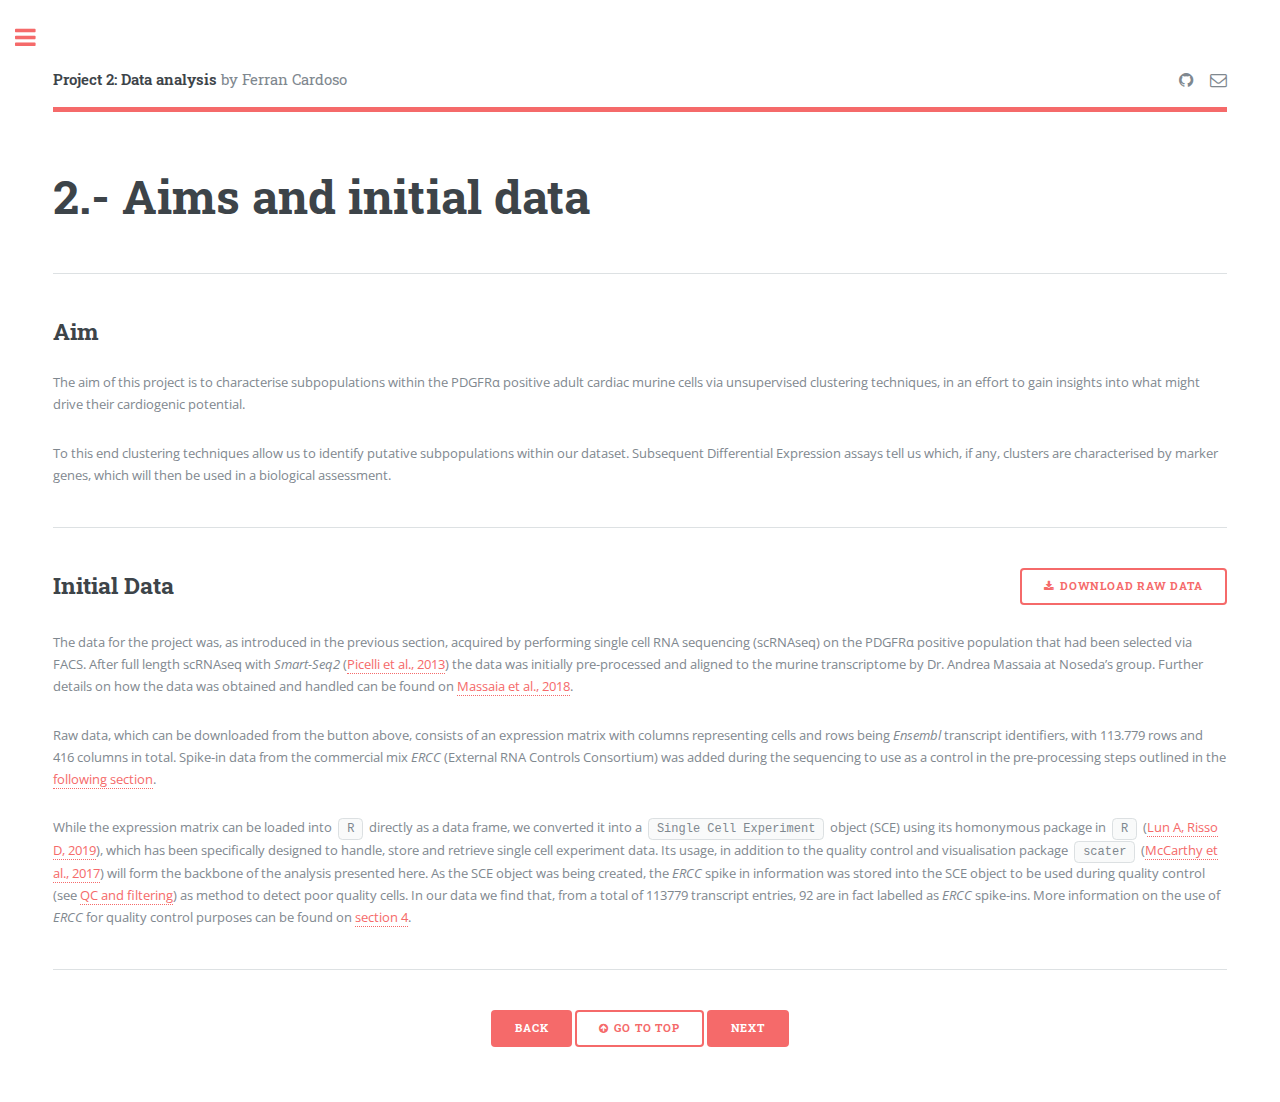
==== commit a372605b: "Until Norm (no captionfor gene-based)" ====
--- a/aim.html
+++ b/aim.html
@@ -35,7 +35,7 @@
 
 									<h2>Aim</h2>
 									<p>The aim of this project is to characterise subpopulations within the PDGFRα positive adult cardiac murine cells via unsupervised clustering techniques, in an effort to gain insights into what might drive their cardiogenic potential.</p>
-									<p>To this end clustering techniques allow us to identify putative subpopulations within our dataset. Subsequent Differential Expression assays tell us which, if any, clusters are characterised by marker genes, wich will then be used for a biological assessment.</p>
+									<p>To this end clustering techniques allow us to identify putative subpopulations within our dataset. Subsequent Differential Expression assays tell us which, if any, clusters are characterised by marker genes, which will then be used in a biological assessment.</p>
 
 									<hr class="major" />
 									<div class="row">
@@ -48,10 +48,10 @@
 											<p align="right"><a href="data/pdgfra_reads.7z" class="button icon fa-download">Download raw data</a></p>
 											</div>
 									</div>
-									<p>The data for the project was, as introduced in the previous section, acquired by performing single cell RNA sequencing (scRNAseq) on the PDGFRα positive population that had been selected via FACS. After the full length scRNAseq with Smart-Seq2 (<a href="#">Picelli et al., 2013</a>) the data was initiallly pre-processed and aligned to the murine transcriptome by Dr. Andrea Massaia at Noseda’s group. Further details on how the data was obtained and handled can be found on <a href="#">Massaia et al., 2018</a>.</p>
-									<p>Raw data, which can be downloaded from the button above, consists of an expression matrix with columns representing cells and rows being <em>Ensembl</em> transcript identifiers, with 113.779 rows and 416 columns in total. Spike-in data from the commercial mix ERCC (External RNA Controls Consortium) was added during the sequencing to use as a control in the pre-processing steps outlined in the <a href="intro.html">following section</a>. </p>
-									<p>While the expression matrix can be loaded into R directly as a data frame, we converted it into a Single Cell Experiment object (SCE) using its homonymous package in R (<a href="#">Lun A, Risso D, 2019</a>), which has been specifically designed to handle, store and retrieve single cell experiment data. Its usage, in addition to the quality control and visualisation  package <code>scater</code> (<a href="#">McCarthy et al., 2017</a>) will form the backbone of the analysis presented here.
-										As the SCE object was being created, the ERCC spike in information was stored into the SCE object to be used during quality control (see <a href="pre-process.html#qc">QC and filtering</a>) as method to detect poor quality cells. In our data we find that, from a total of 113779 transcript entries, 92 are in fact labelled as ERCC spike-ins. More information on the use of ERCC for quality control purposes can be found on <a href="pre-process.html">section 4</a>.</p>
+									<p>The data for the project was, as introduced in the previous section, acquired by performing single cell RNA sequencing (scRNAseq) on the PDGFRα positive population that had been selected via FACS. After full length scRNAseq with <em>Smart-Seq2</em> (<a href="#">Picelli et al., 2013</a>) the data was initially pre-processed and aligned to the murine transcriptome by Dr. Andrea Massaia at Noseda’s group. Further details on how the data was obtained and handled can be found on <a href="#">Massaia et al., 2018</a>.</p>
+									<p>Raw data, which can be downloaded from the button above, consists of an expression matrix with columns representing cells and rows being <em>Ensembl</em> transcript identifiers, with 113.779 rows and 416 columns in total. Spike-in data from the commercial mix <em>ERCC</em> (External RNA Controls Consortium) was added during the sequencing to use as a control in the pre-processing steps outlined in the <a href="intro.html">following section</a>. </p>
+									<p>While the expression matrix can be loaded into <code>R</code> directly as a data frame, we converted it into a <code>Single Cell Experiment</code> object (SCE) using its homonymous package in <code>R</code> (<a href="#">Lun A, Risso D, 2019</a>), which has been specifically designed to handle, store and retrieve single cell experiment data. Its usage, in addition to the quality control and visualisation  package <code>scater</code> (<a href="#">McCarthy et al., 2017</a>) will form the backbone of the analysis presented here.
+										As the SCE object was being created, the <em>ERCC</em> spike in information was stored into the SCE object to be used during quality control (see <a href="pre-process.html#qc">QC and filtering</a>) as method to detect poor quality cells. In our data we find that, from a total of 113779 transcript entries, 92 are in fact labelled as <em>ERCC</em> spike-ins. More information on the use of <em>ERCC</em> for quality control purposes can be found on <a href="pre-process.html">section 4</a>.</p>
 									<hr class="major" />
 									<p align="center"><a href="background.html" class="button primary">Back</a> <a href="#" class="button icon fa-arrow-circle-up">Go to top</a> <a href="intro.html" class="button primary">Next</a></p>
 
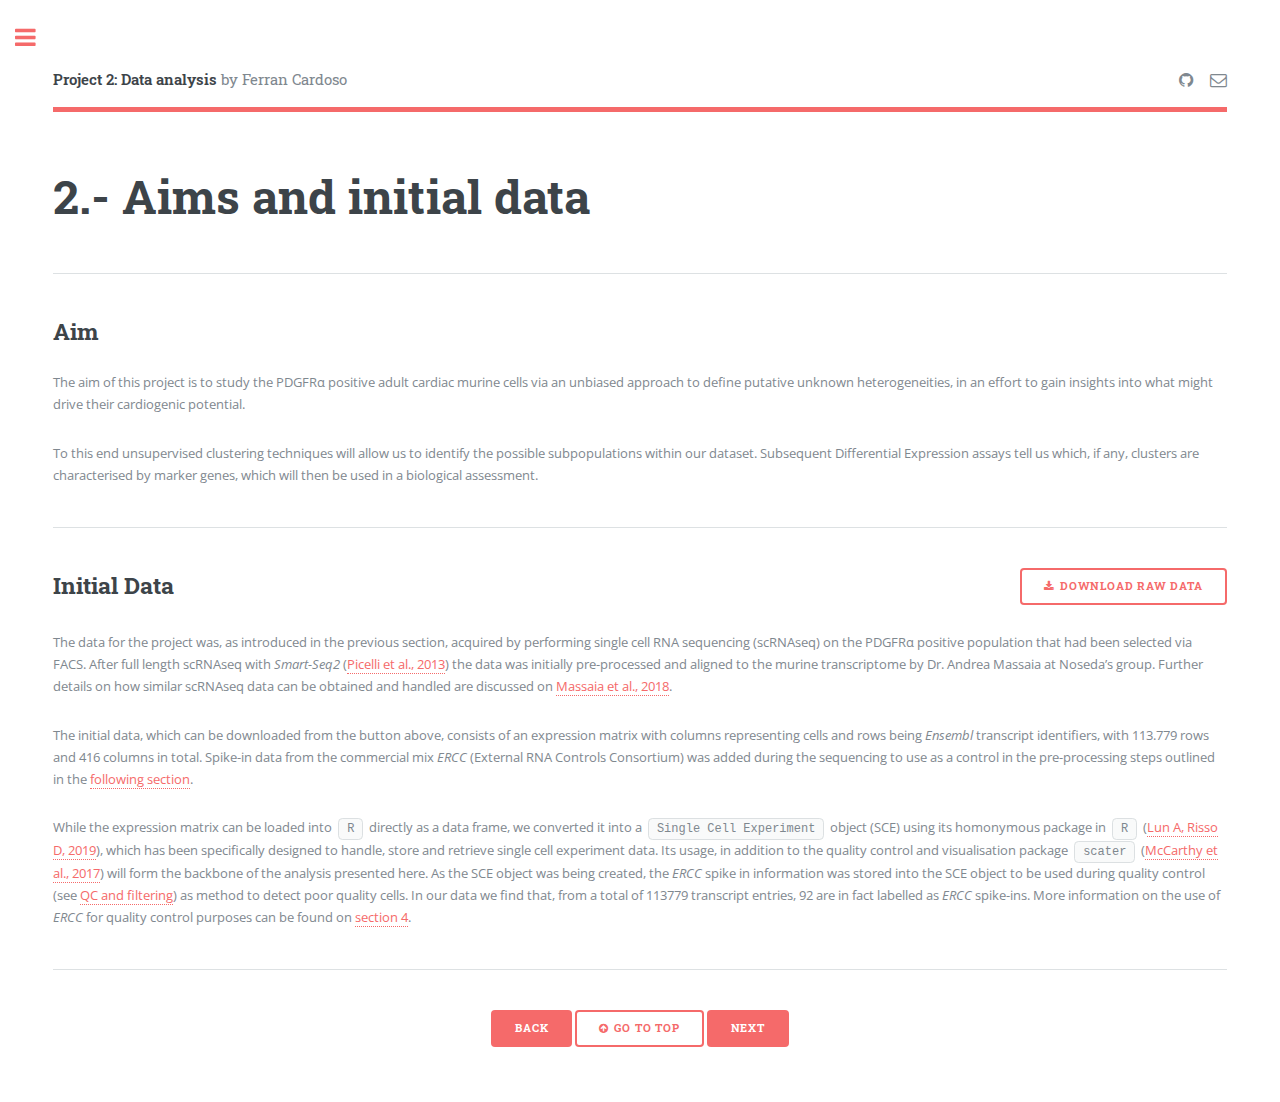
==== commit f3c6d23d: "FINAL" ====
--- a/aim.html
+++ b/aim.html
@@ -34,8 +34,8 @@
 									<hr class="major" />
 
 									<h2>Aim</h2>
-									<p>The aim of this project is to characterise subpopulations within the PDGFRα positive adult cardiac murine cells via unsupervised clustering techniques, in an effort to gain insights into what might drive their cardiogenic potential.</p>
-									<p>To this end clustering techniques allow us to identify putative subpopulations within our dataset. Subsequent Differential Expression assays tell us which, if any, clusters are characterised by marker genes, which will then be used in a biological assessment.</p>
+									<p>The aim of this project is to study the PDGFRα positive adult cardiac murine cells via an unbiased approach to define putative unknown heterogeneities, in an effort to gain insights into what might drive their cardiogenic potential.</p>
+									<p>To this end unsupervised clustering techniques will allow us to identify the possible subpopulations within our dataset. Subsequent Differential Expression assays tell us which, if any, clusters are characterised by marker genes, which will then be used in a biological assessment.</p>
 
 									<hr class="major" />
 									<div class="row">
@@ -48,9 +48,11 @@
 											<p align="right"><a href="data/pdgfra_reads.7z" class="button icon fa-download">Download raw data</a></p>
 											</div>
 									</div>
-									<p>The data for the project was, as introduced in the previous section, acquired by performing single cell RNA sequencing (scRNAseq) on the PDGFRα positive population that had been selected via FACS. After full length scRNAseq with <em>Smart-Seq2</em> (<a href="#">Picelli et al., 2013</a>) the data was initially pre-processed and aligned to the murine transcriptome by Dr. Andrea Massaia at Noseda’s group. Further details on how the data was obtained and handled can be found on <a href="#">Massaia et al., 2018</a>.</p>
-									<p>Raw data, which can be downloaded from the button above, consists of an expression matrix with columns representing cells and rows being <em>Ensembl</em> transcript identifiers, with 113.779 rows and 416 columns in total. Spike-in data from the commercial mix <em>ERCC</em> (External RNA Controls Consortium) was added during the sequencing to use as a control in the pre-processing steps outlined in the <a href="intro.html">following section</a>. </p>
-									<p>While the expression matrix can be loaded into <code>R</code> directly as a data frame, we converted it into a <code>Single Cell Experiment</code> object (SCE) using its homonymous package in <code>R</code> (<a href="#">Lun A, Risso D, 2019</a>), which has been specifically designed to handle, store and retrieve single cell experiment data. Its usage, in addition to the quality control and visualisation  package <code>scater</code> (<a href="#">McCarthy et al., 2017</a>) will form the backbone of the analysis presented here.
+									<p>The data for the project was, as introduced in the previous section, acquired by performing single cell RNA sequencing (scRNAseq) on the PDGFRα positive population that had been selected via FACS. 
+										After full length scRNAseq with <em>Smart-Seq2</em> (<a href="refs.html#16">Picelli et al., 2013</a>) the data was initially pre-processed and aligned to the murine transcriptome by Dr. Andrea Massaia at Noseda’s group. 
+										Further details on how similar scRNAseq data can be obtained and handled are discussed on <a href="refs.html#9">Massaia et al., 2018</a>.</p>
+									<p>The initial data, which can be downloaded from the button above, consists of an expression matrix with columns representing cells and rows being <em>Ensembl</em> transcript identifiers, with 113.779 rows and 416 columns in total. Spike-in data from the commercial mix <em>ERCC</em> (External RNA Controls Consortium) was added during the sequencing to use as a control in the pre-processing steps outlined in the <a href="intro.html">following section</a>. </p>
+									<p>While the expression matrix can be loaded into <code>R</code> directly as a data frame, we converted it into a <code>Single Cell Experiment</code> object (SCE) using its homonymous package in <code>R</code> (<a href="refs.html#17">Lun A, Risso D, 2019</a>), which has been specifically designed to handle, store and retrieve single cell experiment data. Its usage, in addition to the quality control and visualisation  package <code>scater</code> (<a href="refs.html#10">McCarthy et al., 2017</a>) will form the backbone of the analysis presented here.
 										As the SCE object was being created, the <em>ERCC</em> spike in information was stored into the SCE object to be used during quality control (see <a href="pre-process.html#qc">QC and filtering</a>) as method to detect poor quality cells. In our data we find that, from a total of 113779 transcript entries, 92 are in fact labelled as <em>ERCC</em> spike-ins. More information on the use of <em>ERCC</em> for quality control purposes can be found on <a href="pre-process.html">section 4</a>.</p>
 									<hr class="major" />
 									<p align="center"><a href="background.html" class="button primary">Back</a> <a href="#" class="button icon fa-arrow-circle-up">Go to top</a> <a href="intro.html" class="button primary">Next</a></p>
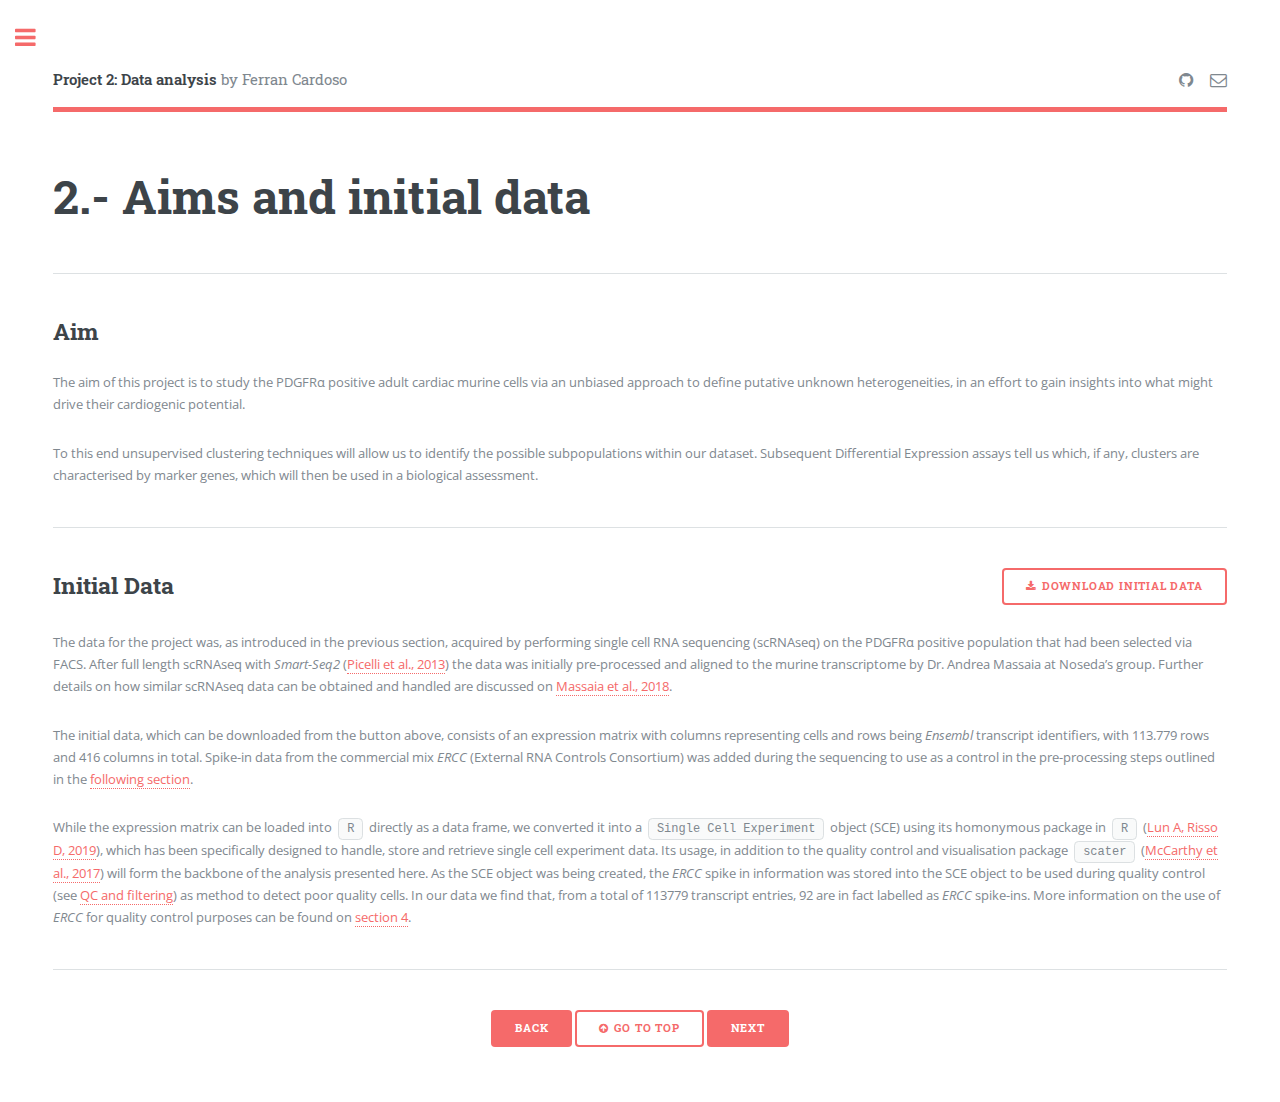
==== commit 0d287cd1: "." ====
--- a/aim.html
+++ b/aim.html
@@ -45,7 +45,7 @@
 											
 										</div>
 										<div class="col-6 col-12-small">
-											<p align="right"><a href="data/pdgfra_reads.7z" class="button icon fa-download">Download raw data</a></p>
+											<p align="right"><a href="data/pdgfra_reads.7z" class="button icon fa-download">Download initial data</a></p>
 											</div>
 									</div>
 									<p>The data for the project was, as introduced in the previous section, acquired by performing single cell RNA sequencing (scRNAseq) on the PDGFRα positive population that had been selected via FACS. 
